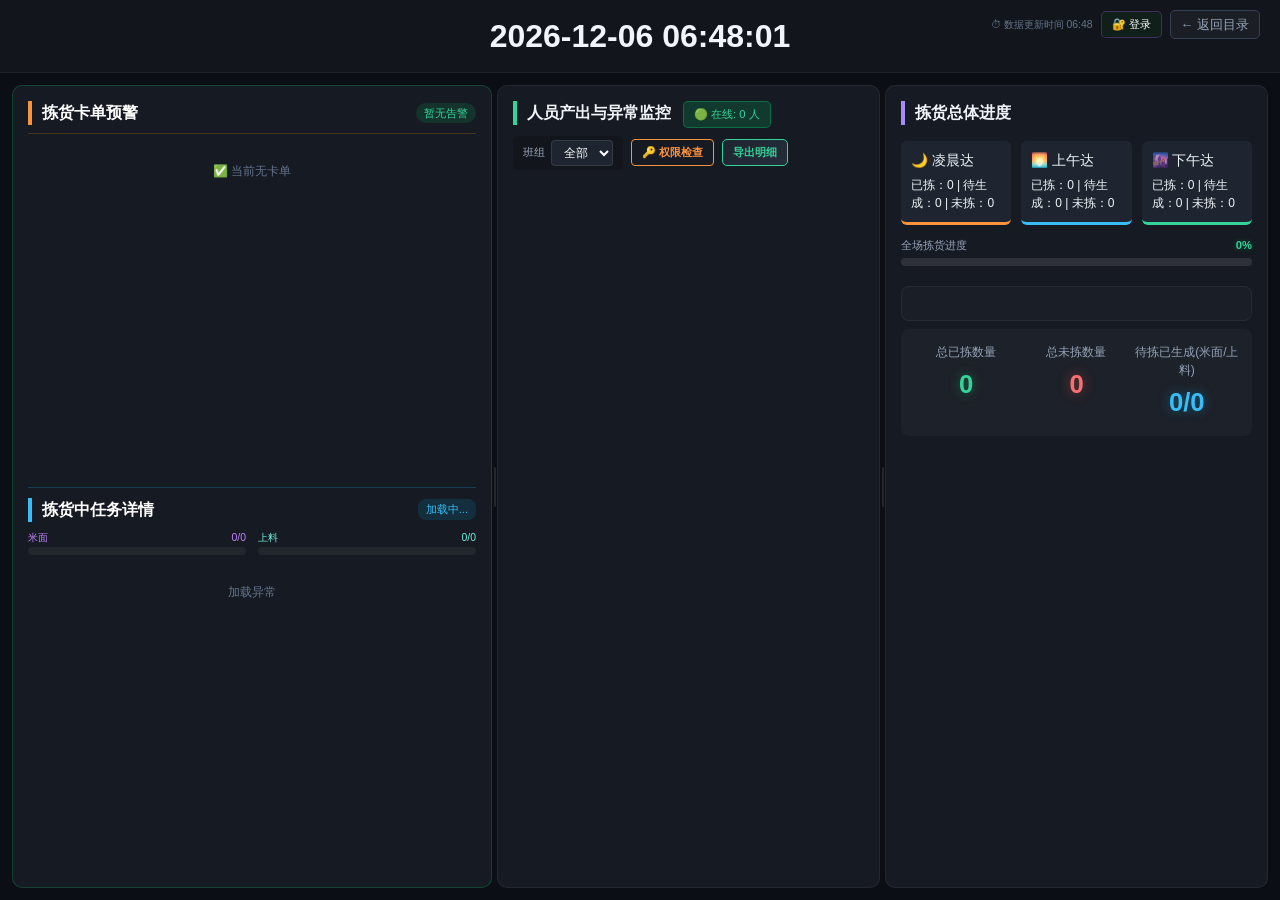
==== templates/index.html @ 7bfed025 "Initial commit: WMS Monitor project" ====
<!DOCTYPE html>
<html lang="zh">
<head>
    <meta charset="UTF-8">
    <meta name="viewport" content="width=device-width, initial-scale=1.0, maximum-scale=1.0, user-scalable=no">
    <title>拣货产出监控大屏</title>
    <link rel="icon" href="data:image/svg+xml,<svg xmlns=%22http://www.w3.org/2000/svg%22 viewBox=%220 0 100 100%22><text y=%22.9em%22 font-size=%2290%22>📊</text></svg>">
    <link href="/static/bootstrap.min.css" rel="stylesheet">
    <link href="/static/base.css" rel="stylesheet">
    <style>
        :root {
            --gold: #ffd700;
            --silver: #c0c0c0;
            --bronze: #cd7f32;
        }

        body {
            height: 100vh;
            overflow: hidden;
            display: flex;
            flex-direction: column;
        }

        html, body { height: 100%; }

        .header-clock {
            background: var(--surface-1);
            text-align: center;
            padding: 12px 0;
            font-size: 2rem;
            font-weight: 800;
            border-bottom: 1px solid rgba(255,255,255,0.05);
        }

        /* ===== 异常滚动播报栏 ===== */
        .marquee-bar {
            background: linear-gradient(90deg, rgba(255,82,82,0.08), rgba(255,152,0,0.08), rgba(255,82,82,0.08));
            border-bottom: 1px solid rgba(255,152,0,0.15);
            padding: 4px 0;
            overflow: hidden;
            white-space: nowrap;
            flex-shrink: 0;
            min-height: 24px;
        }
        .marquee-inner {
            display: inline-block;
            animation: marquee-scroll 30s linear infinite;
            font-size: 0.75rem;
            color: var(--accent-orange);
            padding-left: 100%;
        }
        .marquee-inner:hover { animation-play-state: paused; }
        .marquee-item { margin-right: 60px; }
        .marquee-item .marquee-danger { color: var(--danger); font-weight: bold; }
        .marquee-item .marquee-warn { color: var(--accent-orange); font-weight: bold; }
        .marquee-item .marquee-info { color: var(--accent-blue); }
        @keyframes marquee-scroll {
            0%   { transform: translateX(0); }
            100% { transform: translateX(-100%); }
        }
        .marquee-bar.empty { display: none; }

        .main-content {
            padding: 12px;
            flex-grow: 1;
            display: flex;
            gap: 0;
            min-height: 0;
            box-sizing: border-box;
            width: 100%;
            overflow: hidden;
        }

        .panel-glass {
            background-color: var(--card-bg);
            border: 1px solid var(--border-subtle);
            border-radius: var(--radius-md);
            display: flex;
            flex-direction: column;
            padding: 15px;
            transition: border-color var(--duration-normal) var(--ease-out);
        }
        .panel-glass:hover {
            border-color: var(--border-medium);
        }
        .stagnant-side-panel { margin-right: 0; }
        .left-panel { margin: 0; }
        .right-panel { margin-left: 0; }

        /* 卡单预警独立面板 */
        .stagnant-side-panel {
            flex: 0 0 480px;
            min-width: 180px;
            display: flex;
            flex-direction: column;
            overflow: hidden;
        }
        .stagnant-panel-title-bar {
            display: flex;
            justify-content: space-between;
            align-items: center;
            padding-bottom: 8px;
            margin-bottom: 8px;
            border-bottom: 1px solid rgba(255,152,0,0.2);
            flex-shrink: 0;
        }
        .stagnant-scroll-body {
            flex: 1;
            overflow-y: auto;
            min-height: 60px;
        }

        .left-panel { flex: 1 1 0; min-width: 0; overflow: hidden; display: flex; flex-direction: column; }
        .worker-container {
            flex: 1 1 0;
            min-height: 0;
            overflow-y: auto;
            overflow-x: hidden;
            display: grid;
            grid-template-columns: repeat(auto-fill, minmax(145px, 1fr));
            gap: 6px;
            padding: 3px;
            align-content: start;
        }

        .worker-card {
            background: var(--surface-3);
            border-radius: var(--radius-sm);
            padding: 7px 8px;
            border-left: 3px solid var(--accent-green);
            transition: transform var(--duration-normal) var(--ease-out), box-shadow var(--duration-normal) var(--ease-out);
            min-width: 0;
            position: relative;
        }
        .worker-card:hover {
            transform: translateY(-1px);
            box-shadow: var(--shadow-sm);
        }
        .worker-card.stagnant {
            border-left-color: var(--danger);
            background: rgba(255, 82, 82, 0.15);
            animation: pulse-red 2s infinite;
        }
        @keyframes pulse-red {
            0% { box-shadow: 0 0 0 0 rgba(255, 82, 82, 0.4); }
            70% { box-shadow: 0 0 0 10px rgba(255, 82, 82, 0); }
            100% { box-shadow: 0 0 0 0 rgba(255, 82, 82, 0); }
        }

        /* 高产出勋章：金银铜 */
        .worker-card.hero-gold {
            border-left-color: var(--gold);
            background: linear-gradient(135deg, rgba(255,215,0,0.08), var(--surface-3) 60%);
            box-shadow: 0 0 12px rgba(255,215,0,0.15);
        }
        .worker-card.hero-silver {
            border-left-color: var(--silver);
            background: linear-gradient(135deg, rgba(192,192,192,0.06), var(--surface-3) 60%);
            box-shadow: 0 0 8px rgba(192,192,192,0.1);
        }
        .worker-card.hero-bronze {
            border-left-color: var(--bronze);
            background: linear-gradient(135deg, rgba(205,127,50,0.06), var(--surface-3) 60%);
            box-shadow: 0 0 8px rgba(205,127,50,0.1);
        }
        .hero-medal {
            font-size: 1rem;
            filter: drop-shadow(0 0 4px rgba(255,215,0,0.5));
            margin-right: 2px;
            vertical-align: middle;
        }

        /* 低效预警 */
        .worker-card.low-eff {
            border-left-color: #ffab00;
            background: rgba(255,171,0,0.06);
        }
        .low-eff-tag {
            display: inline-block;
            font-size: 0.6rem;
            padding: 1px 5px;
            border-radius: 3px;
            background: rgba(255,171,0,0.2);
            color: #ffab00;
            margin-left: 4px;
        }
        .off-duty-tag {
            display: inline-block;
            font-size: 0.58rem;
            padding: 1px 5px;
            border-radius: 3px;
            background: rgba(100,116,139,0.25);
            color: var(--text-secondary);
            margin-left: 4px;
        }
        .worker-card.off-duty {
            opacity: 0.55;
            border-left-color: var(--text-dim);
        }

        /* 权限缺失标记 */
        .no-perm-tag {
            display: inline-block;
            font-size: 0.58rem;
            padding: 1px 5px;
            border-radius: 3px;
            background: rgba(239,68,68,0.2);
            color: #ef4444;
            margin-left: 4px;
        }

        /* 非拣货人员标记 */
        .excluded-tag {
            display: inline-block;
            font-size: 0.58rem;
            padding: 1px 5px;
            border-radius: 3px;
            background: rgba(100,116,139,0.25);
            color: #78716c;
            margin-left: 4px;
        }
        .worker-card.excluded {
            opacity: 0.40;
            border-left-color: #57534e;
            background: #1a1a1a;
        }
        /* 卡片右下角标记按钮 */
        .exclude-btn {
            display: inline-block;
            font-size: 0.6rem;
            padding: 3px 6px;
            border-radius: 4px;
            border: 1px solid rgba(255,255,255,0.12);
            background: rgba(255,255,255,0.06);
            color: var(--text-secondary);
            cursor: pointer;
            transition: all 0.2s;
            line-height: 1.2;
            z-index: 5;
        }
        .exclude-btn:hover {
            background: rgba(255,82,82,0.15);
            border-color: var(--danger);
            color: var(--danger);
        }
        .exclude-btn.undo:hover {
            background: rgba(0,230,118,0.15);
            border-color: var(--accent-green);
            color: var(--accent-green);
        }

        /* 确认弹窗 */
        .modal-overlay {
            display: none;
            position: fixed;
            top: 0; left: 0; right: 0; bottom: 0;
            background: rgba(0,0,0,0.7);
            z-index: 10000;
            justify-content: center;
            align-items: center;
        }
        .modal-overlay.show { display: flex; }
        .modal-box {
            background: var(--surface-3);
            border: 1px solid rgba(255,255,255,0.12);
            border-radius: 10px;
            padding: 24px 28px;
            min-width: 320px;
            max-width: 400px;
            text-align: center;
        }
        .modal-box h4 { margin: 0 0 12px 0; font-size: 1rem; }
        .modal-box p { font-size: 0.85rem; color: var(--text-secondary); margin-bottom: 20px; }
        .modal-btns { display: flex; gap: 12px; justify-content: center; }
        .modal-btns button {
            padding: 6px 20px;
            border-radius: 6px;
            border: none;
            font-size: 0.85rem;
            cursor: pointer;
            font-weight: bold;
        }
        .modal-btn-cancel {
            background: rgba(255,255,255,0.1);
            color: var(--text-secondary);
        }
        .modal-btn-cancel:hover { background: rgba(255,255,255,0.2); }
        .modal-btn-confirm {
            background: var(--danger);
            color: #fff;
        }
        .modal-btn-confirm:hover { opacity: 0.85; }
        .modal-btn-confirm.undo {
            background: var(--accent-green);
        }

        /* ===== 胜利动画 overlay ===== */
        .victory-overlay {
            display: none;
            position: fixed;
            top: 0; left: 0; right: 0; bottom: 0;
            z-index: 99999;
            pointer-events: none;
            opacity: 0;
            transition: opacity 0.6s ease;
        }
        .victory-overlay.show {
            display: block;
            pointer-events: auto;
            opacity: 1;
        }
        .victory-dim {
            position: absolute;
            top: 0; left: 0; right: 0; bottom: 0;
            background: rgba(0, 0, 0, 0.65);
        }
        .victory-center {
            position: absolute;
            top: 50%; left: 50%;
            transform: translate(-50%, -50%);
            text-align: center;
            z-index: 2;
        }
        .victory-icon {
            font-size: 5rem;
            animation: victory-bounce 1.2s ease infinite;
            filter: drop-shadow(0 0 30px rgba(255, 215, 0, 0.6));
        }
        .victory-title {
            font-size: 2.2rem;
            font-weight: 900;
            margin-top: 16px;
            background: linear-gradient(135deg, #ffd700, #ffaa00, #ffd700);
            -webkit-background-clip: text;
            -webkit-text-fill-color: transparent;
            background-clip: text;
            text-shadow: none;
            animation: victory-glow 2s ease-in-out infinite;
        }
        .victory-subtitle {
            font-size: 1rem;
            color: rgba(255,255,255,0.7);
            margin-top: 10px;
            letter-spacing: 2px;
        }
        .victory-stats {
            display: flex;
            gap: 32px;
            justify-content: center;
            margin-top: 24px;
        }
        .victory-stat {
            text-align: center;
        }
        .victory-stat-val {
            font-size: 2rem;
            font-weight: 800;
            color: #ffd700;
        }
        .victory-stat-label {
            font-size: 0.75rem;
            color: rgba(255,255,255,0.5);
            margin-top: 2px;
        }
        .victory-close {
            margin-top: 32px;
            padding: 10px 36px;
            border-radius: 8px;
            border: 2px solid rgba(255, 215, 0, 0.4);
            background: rgba(255, 215, 0, 0.1);
            color: #ffd700;
            font-size: 1rem;
            font-weight: 700;
            cursor: pointer;
            transition: all 0.3s;
        }
        .victory-close:hover {
            background: rgba(255, 215, 0, 0.25);
            border-color: #ffd700;
            box-shadow: 0 0 20px rgba(255, 215, 0, 0.3);
        }
        /* 彩花粒子 */
        .victory-confetti {
            position: absolute;
            top: 0; left: 0; right: 0; bottom: 0;
            overflow: hidden;
            z-index: 1;
        }
        .confetti-piece {
            position: absolute;
            width: 10px;
            height: 10px;
            opacity: 0;
            animation: confetti-fall linear forwards;
        }
        @keyframes victory-bounce {
            0%, 100% { transform: translateY(0) scale(1); }
            50% { transform: translateY(-12px) scale(1.08); }
        }
        @keyframes victory-glow {
            0%, 100% { filter: brightness(1); }
            50% { filter: brightness(1.3); }
        }
        @keyframes confetti-fall {
            0% { transform: translateY(-20px) rotate(0deg); opacity: 1; }
            100% { transform: translateY(100vh) rotate(720deg); opacity: 0.3; }
        }

        .worker-name { font-size: 0.85rem; font-weight: bold; }
        .worker-tag { font-size: 0.62rem; color: var(--text-secondary); margin-bottom: 4px; }
        .worker-sub-stats {
            display: flex;
            flex-wrap: wrap;
            gap: 3px;
            justify-content: space-between;
            background: rgba(0,0,0,0.2);
            padding: 4px 6px;
            border-radius: 4px;
            font-size: 0.68rem;
            margin-bottom: 4px;
            transition: all 0.3s;
        }
        .worker-sub-stats.locked:hover {
            background: rgba(255,255,255,0.05);
        }
        .warehouse-detail-row {
            font-size: 0.65rem;
            color: var(--text-secondary);
            overflow-x: auto;
            white-space: nowrap;
            padding-bottom: 2px;
        }
        .warehouse-detail-row::-webkit-scrollbar { height: 2px; }
        .warehouse-detail-row::-webkit-scrollbar-thumb { background: var(--surface-4); }

        .left-header {
            display: flex;
            justify-content: space-between;
            align-items: center;
            margin-bottom: 12px;
            flex-wrap: wrap;
            gap: 8px;
        }
        .left-header-left {
            display: flex;
            align-items: baseline;
            gap: 12px;
        }
        .left-header-right {
            display: flex;
            align-items: center;
            gap: 8px;
            flex-wrap: wrap;
        }
        .title-badge {
            font-weight: bold;
            font-size: 1rem;
            border-left: 4px solid var(--accent-green);
            padding-left: 10px;
        }
        .filter-group {
            display: flex;
            align-items: center;
            gap: 6px;
            background: rgba(0,0,0,0.2);
            padding: 4px 10px;
            border-radius: 6px;
        }
        .filter-label {
            font-size: 0.7rem;
            color: var(--text-secondary);
        }
        #teamFilter {
            width: auto;
            font-size: 0.75rem;
            padding: 4px 8px;
            background-color: var(--surface-3);
            border: 1px solid var(--border-medium);
            color: #fff;
            border-radius: 4px;
        }
        .btn-export {
            font-size: 0.7rem;
            font-weight: bold;
            padding: 4px 10px;
            background: linear-gradient(135deg, var(--surface-3) 0%, var(--surface-4) 100%);
            border: 1px solid var(--accent-green);
            border-radius: 5px;
            color: var(--accent-green);
            transition: all 0.2s ease;
        }
        .btn-export:hover {
            background: var(--accent-green);
            color: var(--surface-3);
            border-color: var(--accent-green);
        }
        .btn-perm-check {
            font-size: 0.7rem;
            font-weight: bold;
            padding: 4px 10px;
            border: 1px solid var(--accent-orange);
            background: transparent;
            cursor: pointer;
            color: var(--accent-orange);
            border-radius: 4px;
            transition: all 0.2s ease;
            text-decoration: none;
        }
        .btn-perm-check:hover {
            background: var(--accent-orange);
            color: var(--surface-3);
            border-color: var(--accent-orange);
        }
        .online-badge {
            font-size: 0.7rem;
            padding: 4px 10px;
            border-radius: 5px;
            background: rgba(0, 230, 118, 0.15);
            color: var(--accent-green);
            border: 1px solid rgba(0, 230, 118, 0.3);
        }
        .update-time {
            font-size: 0.65rem;
            color: var(--text-muted);
            white-space: nowrap;
        }

        .right-panel { flex: 1 1 0; min-width: 260px; overflow-y: auto; overflow-x: hidden; }
        .wave-summary-row {
            display: grid;
            grid-template-columns: repeat(3, 1fr);
            gap: 10px;
            margin-bottom: 12px;
        }
        .wave-card {
            background: var(--surface-3);
            padding: 10px;
            border-radius: var(--radius-sm);
            border-bottom: 3px solid transparent;
            transition: transform var(--duration-normal) var(--ease-out), box-shadow var(--duration-normal) var(--ease-out);
        }
        .wave-card:hover {
            transform: translateY(-1px);
            box-shadow: var(--shadow-sm);
        }
        .wave-card.morning { border-bottom-color: var(--accent-orange); }
        .wave-card.noon { border-bottom-color: var(--accent-blue); }
        .wave-card.afternoon { border-bottom-color: var(--accent-green); }

        .wave-label { font-size: 0.85rem; margin-bottom: 5px; }
        .wave-data { font-size: 0.75rem; color: var(--text-main); }

        /* ===== 核心指标：大数看板 ===== */
        .total-stats-row {
            display: flex;
            justify-content: space-around;
            background: rgba(255,255,255,0.03);
            padding: 14px 10px;
            border-radius: 8px;
            margin-bottom: 8px;
        }
        .total-item { text-align: center; }
        .total-label { font-size: 0.75rem; color: var(--text-secondary); margin-bottom: 4px; }
        .total-val {
            font-size: 1.6rem;
            font-weight: 800;
            color: var(--accent-green);
            text-shadow: 0 0 12px rgba(0,230,118,0.4);
        }
        .total-val.danger-glow {
            color: var(--danger);
            text-shadow: 0 0 12px rgba(255,82,82,0.5);
        }
        .total-val.blue-glow {
            color: var(--accent-blue);
            text-shadow: 0 0 12px rgba(0,198,255,0.4);
        }

        /* 全场进度条 */
        .progress-container {
            height: 8px;
            flex-shrink: 0;
            background: rgba(255,255,255,0.1);
            border-radius: 4px;
            margin-bottom: 12px;
            overflow: hidden;
            position: relative;
        }
        .progress-bar-inner {
            height: 100%;
            background: linear-gradient(90deg, var(--accent-blue), var(--accent-green));
            transition: width 0.8s ease-in-out;
            border-radius: 5px;
            position: relative;
        }
        .progress-bar-inner::after {
            content: '';
            position: absolute;
            top: 0; right: 0; bottom: 0;
            width: 30px;
            background: linear-gradient(90deg, transparent, rgba(255,255,255,0.3));
            border-radius: 0 5px 5px 0;
        }
        .progress-text {
            display: flex;
            justify-content: space-between;
            font-size: 0.7rem;
            color: var(--text-secondary);
            margin-bottom: 4px;
            flex-shrink: 0;
        }
        .progress-pct {
            font-weight: bold;
            color: var(--accent-green);
            text-shadow: 0 0 6px rgba(0,230,118,0.3);
        }

        .echart-scroll-wrap { flex: 1; min-height: 0; overflow-y: auto; overflow-x: hidden; }
        #echartMain { width: 100%; min-height: 350px; }

        /* ===== 拣货卡单预警区域 ===== */
        .stagnant-panel-title {
            font-weight: bold;
            font-size: 1rem;
            color: white;
            border-left: 4px solid var(--accent-orange);
            padding-left: 10px;
        }
        .stagnant-badge {
            font-size: 0.7rem;
            padding: 2px 8px;
            border-radius: 10px;
            background: rgba(255, 152, 0, 0.2);
            color: var(--accent-orange);
        }
        .stagnant-table {
            width: 100%;
            font-size: 0.72rem;
            border-collapse: collapse;
        }
        .stagnant-table thead th {
            position: sticky;
            top: 0;
            z-index: 2;
            background: var(--surface-2);
            color: var(--text-secondary);
            font-weight: normal;
            padding: 5px 6px;
            border-bottom: 1px solid rgba(255,255,255,0.1);
            white-space: nowrap;
        }
        .stagnant-table td {
            padding: 5px 6px;
            border-bottom: 1px solid rgba(255,255,255,0.04);
            white-space: nowrap;
        }
        .stagnant-table tr:last-child td { border-bottom: none; }
        /* 斑马纹 */
        .stagnant-table tbody tr:nth-child(even) td { background: rgba(255,255,255,0.02); }
        .stagnant-table tbody tr:hover td { background: rgba(255,255,255,0.05); }
        .stagnant-mins {
            color: var(--danger);
            font-weight: bold;
        }
        /* 30分钟以上超时：加粗闪烁 */
        .stagnant-mins-urgent {
            color: var(--danger);
            font-weight: 800;
            font-size: 0.78rem;
            animation: urgent-blink 1.2s infinite;
        }
        @keyframes urgent-blink {
            0%   { opacity: 1; }
            50%  { opacity: 0.4; }
            100% { opacity: 1; }
        }
        /* 拣完未提交闪烁 */
        .reason-urgent-blink {
            animation: urgent-blink 1.5s infinite;
        }
        /* >8分钟停滞行高亮 */
        .stagnant-table tbody tr.stagnant-row-warn td {
            background: rgba(255,82,82,0.08);
        }
        .stagnant-table tbody tr.stagnant-row-warn:hover td {
            background: rgba(255,82,82,0.14);
        }

        .stagnant-empty {
            text-align: center;
            color: var(--text-muted);
            padding: 20px 0;
            font-size: 0.75rem;
        }

        /* ===== 拣货中任务详情区域 ===== */
        .picking-progress-section {
            border-top: 1px solid rgba(0,198,255,0.2);
            padding-top: 10px;
            margin-top: 0;
            flex: 0 0 50%;
            max-height: 50%;
            display: flex;
            flex-direction: column;
            min-height: 0;
            overflow: hidden;
        }
        .picking-progress-title-bar {
            display: flex;
            justify-content: space-between;
            align-items: center;
            padding-bottom: 8px;
            flex-shrink: 0;
        }
        .picking-progress-title {
            font-weight: bold;
            font-size: 1rem;
            color: white;
            padding-left: 10px;
            border-left: 4px solid var(--accent-blue);
        }
        .picking-progress-badge {
            font-size: 0.7rem;
            padding: 2px 8px;
            border-radius: 8px;
            background: rgba(0,198,255,0.12);
            color: var(--accent-blue);
        }
        .picking-overview {
            display: flex;
            gap: 10px;
            margin-bottom: 8px;
            flex-shrink: 0;
        }
        .picking-overview-item {
            flex: 1;
            text-align: center;
            padding: 6px 4px;
            background: rgba(0,198,255,0.04);
            border-radius: 6px;
            border: 1px solid rgba(0,198,255,0.1);
        }
        .picking-overview-item .ov-label {
            font-size: 0.62rem;
            color: var(--text-muted);
            margin-bottom: 2px;
        }
        .picking-overview-item .ov-value {
            font-size: 0.9rem;
            font-weight: bold;
            color: var(--text-main);
        }
        /* 履约波次信息 */
        .picking-wave-info {
            display: flex;
            gap: 12px;
            flex-wrap: wrap;
            margin-bottom: 6px;
            flex-shrink: 0;
        }
        .wave-item {
            display: flex;
            align-items: center;
            gap: 6px;
            font-size: 0.65rem;
            padding: 2px 8px;
            background: rgba(255,255,255,0.04);
            border-radius: 4px;
            border: 1px solid rgba(255,255,255,0.08);
        }
        .wave-name {
            color: var(--accent-blue);
            font-weight: bold;
        }
        .wave-detail {
            color: var(--text-secondary);
        }
        /* 进度条容器 */
        .picking-bars-row {
            display: flex;
            gap: 12px;
            margin-bottom: 8px;
            flex-shrink: 0;
        }
        .picking-bar-wrap {
            flex: 1;
            min-width: 0;
        }
        .picking-bar-label {
            font-size: 0.65rem;
            color: var(--text-secondary);
            margin-bottom: 2px;
            display: flex;
            justify-content: space-between;
        }
        .picking-bar-outer {
            height: 8px;
            background: rgba(255,255,255,0.05);
            border-radius: 4px;
            overflow: hidden;
            display: flex;
        }
        .picking-bar-inner-seasoning {
            height: 100%;
            background: linear-gradient(90deg, #a855f7, #c084fc);
            transition: width 0.6s ease;
            border-radius: 4px;
        }
        .picking-bar-inner-feeding {
            height: 100%;
            background: linear-gradient(90deg, #00c6ff, #72efdd);
            transition: width 0.6s ease;
            border-radius: 4px;
        }
        /* 人员拣货进度列表 */
        .picking-worker-list {
            flex: 1;
            overflow-y: auto;
            min-height: 0;
        }
        .picking-worker-row {
            display: flex;
            align-items: center;
            padding: 5px 6px;
            border-bottom: 1px solid rgba(255,255,255,0.04);
            gap: 6px;
        }
        .picking-worker-row:last-child { border-bottom: none; }
        .picking-worker-row:hover { background: rgba(255,255,255,0.03); }
        .pw-name {
            font-size: 0.72rem;
            font-weight: bold;
            color: var(--text-main);
            width: 3.2em;
            min-width: 3.2em;
            white-space: nowrap;
            overflow: hidden;
            text-overflow: ellipsis;
        }
        .pw-name.temp { color: #ff9800; }
        .pw-wh {
            font-size: 0.6rem;
            color: #90caf9;
            width: 40px;
            min-width: 40px;
            white-space: nowrap;
            overflow: hidden;
            text-overflow: ellipsis;
        }
        .pw-team {
            font-size: 0.6rem;
            color: var(--text-muted);
            width: 48px;
            min-width: 48px;
            white-space: nowrap;
            overflow: hidden;
            text-overflow: ellipsis;
        }
        .pw-bar-wrap {
            flex: 1;
            min-width: 0;
        }
        .pw-bar-outer {
            height: 6px;
            background: rgba(255,255,255,0.05);
            border-radius: 3px;
            overflow: hidden;
            display: flex;
        }
        .pw-bar-fill {
            height: 100%;
            border-radius: 3px;
            transition: width 0.4s ease;
        }
        .pw-bar-seasoning {
            height: 100%;
            background: #a855f7;
            transition: width 0.4s ease;
        }
        .pw-bar-feeding {
            height: 100%;
            background: #00c6ff;
            transition: width 0.4s ease;
        }
        .pw-stats {
            font-size: 0.65rem;
            color: var(--text-secondary);
            white-space: nowrap;
            min-width: 70px;
            text-align: right;
        }
        .pw-pct {
            font-size: 0.68rem;
            font-weight: bold;
            min-width: 36px;
            text-align: right;
        }
        .pw-pct.high { color: var(--accent-green); }
        .pw-pct.mid { color: var(--accent-orange); }
        .pw-pct.low { color: var(--danger); }

        /* 细滑动条 */
        ::-webkit-scrollbar { width: 3px; height: 3px; }
        ::-webkit-scrollbar-track { background: transparent; }
        ::-webkit-scrollbar-thumb { background: rgba(100,116,139,0.4); border-radius: 10px; }
        ::-webkit-scrollbar-thumb:hover { background: rgba(100,116,139,0.7); }

        /* 三面板可拖拽分隔线 */
        .resize-handle {
            width: 5px;
            cursor: col-resize;
            background: transparent;
            flex-shrink: 0;
            border-radius: 3px;
            transition: background 0.2s;
            position: relative;
        }
        .resize-handle::after {
            content: '';
            position: absolute;
            top: 50%;
            left: 50%;
            transform: translate(-50%, -50%);
            width: 2px;
            height: 40px;
            background: rgba(255,255,255,0.1);
            border-radius: 2px;
        }
        .resize-handle:hover, .resize-handle.dragging {
            background: rgba(0,198,255,0.15);
        }
        .resize-handle:hover::after, .resize-handle.dragging::after {
            background: rgba(0,198,255,0.6);
        }

        /* ===== 响应式：平板/小屏纵向排列 ===== */
        @media (max-width: 1000px) {
            body { overflow-y: auto; }
            .main-content { flex-direction: column; overflow: visible; height: auto; }
            .stagnant-side-panel, .left-panel, .right-panel {
                flex: none !important; width: 100% !important; margin: 0 0 15px 0 !important;
            }
            .stagnant-side-panel { height: 650px; }
            .left-panel { height: 500px; }
            .right-panel { min-height: 600px; }
            #echartMain { min-height: 350px; }
            .resize-handle { display: none; }
        }
        /* ===== 响应式：手机（≤768px）全局缩小 ===== */
        @media (max-width: 768px) {
            .header-clock { font-size: 1.2rem; padding: 6px 0; }
            .main-content { padding: 6px; }
            .panel-glass { padding: 8px; border-radius: 6px; }

            /* 人员卡片更紧凑 */
            .worker-container { grid-template-columns: repeat(auto-fill, minmax(110px, 1fr)); gap: 3px; padding: 2px; }
            .worker-card { padding: 4px 5px; border-left-width: 2px; }
            .worker-name { font-size: 0.68rem; }
            .worker-count-wrap { font-size: 0.58rem !important; }
            .worker-count-wrap small { font-size: 0.46rem !important; }
            .worker-alert-text { font-size: 0.52rem !important; }
            .worker-tag { font-size: 0.46rem; margin-bottom: 2px; }
            .worker-sub-stats { font-size: 0.46rem; padding: 2px 3px; gap: 2px; margin-bottom: 2px; }
            .warehouse-detail-row { font-size: 0.46rem; }
            .exclude-btn { font-size: 0.44rem; padding: 2px 3px; }

            /* 左面板头部 */
            .left-header { gap: 4px; margin-bottom: 6px; }
            .title-badge { font-size: 0.8rem; padding-left: 6px; border-left-width: 3px; }
            .filter-group { padding: 3px 6px; gap: 4px; }
            .filter-label { font-size: 0.6rem; }
            #teamFilter { font-size: 0.65rem; padding: 2px 6px; }
            .btn-export { font-size: 0.6rem; padding: 3px 6px; }
            .btn-perm-check { font-size: 0.6rem; padding: 3px 6px; }
            .online-badge { font-size: 0.6rem; padding: 3px 6px; }

            /* 右面板：波次卡片 */
            .wave-summary-row { grid-template-columns: repeat(3, 1fr); gap: 5px; margin-bottom: 8px; }
            .wave-card { padding: 6px; }
            .wave-label { font-size: 0.68rem; margin-bottom: 3px; }
            .wave-data { font-size: 0.6rem; }

            /* 核心指标 */
            .total-stats-row { padding: 8px 6px; margin-bottom: 6px; }
            .total-label { font-size: 0.6rem; }
            .total-val { font-size: 1.1rem; }
            .progress-container { height: 7px; margin-bottom: 8px; }
            .progress-text { font-size: 0.6rem; }

            /* 卡单预警表格 */
            .stagnant-panel-title { font-size: 0.82rem; padding-left: 6px; border-left-width: 3px; }
            .stagnant-badge { font-size: 0.6rem; padding: 2px 5px; }
            .stagnant-table { font-size: 0.6rem; }
            .stagnant-table thead th, .stagnant-table td { padding: 3px 4px; }

            /* 拣货中任务详情 */
            .picking-progress-title { font-size: 0.82rem; padding-left: 6px; border-left-width: 3px; }
            .picking-progress-badge { font-size: 0.6rem; padding: 2px 5px; }
            .picking-overview { gap: 5px; margin-bottom: 5px; }
            .picking-overview-item { padding: 4px 3px; }
            .picking-overview-item .ov-label { font-size: 0.52rem; }
            .picking-overview-item .ov-value { font-size: 0.72rem; }
            .picking-wave-info { gap: 6px; margin-bottom: 4px; }
            .wave-item { font-size: 0.55rem; padding: 2px 5px; }
            .picking-bars-row { gap: 6px; margin-bottom: 5px; }
            .picking-bar-label { font-size: 0.55rem; }
            .picking-bar-outer { height: 5px; }
            .picking-worker-row { padding: 3px 4px; gap: 4px; }
            .pw-name { font-size: 0.62rem; width: 3em; min-width: 3em; }
            .pw-wh { font-size: 0.5rem; width: 36px; min-width: 36px; }
            .pw-team { font-size: 0.52rem; width: 40px; min-width: 40px; }
            .pw-bar-outer { height: 4px; }
            .pw-stats { font-size: 0.55rem; min-width: 55px; }
            .pw-pct { font-size: 0.58rem; min-width: 28px; }

            /* 面板高度适配 */
            .stagnant-side-panel { height: 520px; }
            .left-panel { height: 500px; }
            .right-panel { min-height: 400px; }
            #echartMain { min-height: 250px; }

            /* 趋势线区域：移动端左图右文，对比数据分两行 */
            #sparklineWrap { flex-wrap: nowrap; gap: 6px; }
            #sparklineWrap canvas { max-width: 35%; flex-shrink: 0; }
            #progressCompare { display: flex; flex-direction: column; gap: 2px; min-width: 0; }

            /* 顶部操作栏：改为时钟下方居中 */
            .top-actions {
                position: relative !important;
                top: auto !important; right: auto !important;
                justify-content: center;
                padding: 4px 0;
                gap: 6px;
            }
            .top-actions .update-time { font-size: 0.58rem; }
            .top-actions .top-btn {
                font-size: 0.58rem !important; padding: 0 6px !important;
                height: 22px !important; line-height: 20px !important;
                border-width: 1px !important; border-radius: 4px !important;
                box-sizing: border-box !important;
            }

            /* 导出按钮：移动端压扁 */
            .btn-export {
                height: 22px !important; line-height: 20px !important;
                padding: 0 6px !important;
                font-size: 0.55rem !important;
                border-color: rgba(52,211,153,0.4) !important;
                box-sizing: border-box !important;
            }
        }
    </style>
</head>
<body>

<div class="header-clock" id="clock">时间加载中...</div>
<div class="marquee-bar empty" id="marqueeBar">
    <div class="marquee-inner" id="marqueeInner"></div>
</div>
<div class="top-actions" style="position: absolute; top: 10px; right: 20px; z-index: 100; display:flex; align-items:center; gap:8px;">
    <span class="update-time" id="lastUpdate">⏱ 更新中...</span>
    <button id="authBtn" class="top-btn" onclick="toggleAuth()" style="font-size: 0.7rem; padding: 4px 10px; border-radius: 5px; cursor: pointer; background: rgba(168,85,247,0.1); color: #a855f7; border: 1px solid rgba(168,85,247,0.3); transition: all 0.2s ease;" title="登录查看详细产出">🔐 登录</button>
    <a href="/" class="top-btn" style="font-size:0.8rem; padding:4px 10px; border-radius:5px; color:#94a3b8; border:1px solid #334155; text-decoration:none; background:rgba(255,255,255,0.04);">← 返回目录</a>
</div>

<div class="modal-overlay" id="loginModal">
    <div class="modal-box" style="min-width: 350px;">
        <h4 style="color: var(--accent-green);">🔐 产出明细查看权限</h4>
        <p>请输入密码以查看人员米面/上料详情</p>
        <input type="password" id="loginPwdInput" style="width: 100%; background: var(--surface-1); color: #fff; border: 1px solid var(--border-medium); border-radius: 6px; padding: 10px; margin-bottom: 15px;" placeholder="请输入验证密码..." autocomplete="off">
        <div class="modal-btns">
            <button class="modal-btn-cancel" onclick="closeLoginModal()">取消</button>
            <button class="modal-btn-confirm" style="background: var(--accent-green);" onclick="submitLogin()">确认解锁</button>
        </div>
    </div>
</div>


<!-- 强提醒弹窗 -->
<div class="modal-overlay" id="alertModal">
    <div class="modal-box" style="min-width:400px; max-width:500px; border:1px solid rgba(255,82,82,0.5); box-shadow: 0 0 30px rgba(255,82,82,0.2);">
        <h4 id="alertModalTitle" style="color:var(--danger);">⚠️ 紧急提醒</h4>
        <div id="alertModalBody" style="font-size:0.9rem; color:#e2e8f0; text-align:left; max-height:350px; overflow-y:auto; margin-bottom:18px; line-height:1.8;"></div>
        <div class="modal-btns">
            <a id="alertModalAction" href="#" target="_blank" style="display:none; padding:8px 18px; border-radius:6px; background:var(--accent-blue); color:#fff; text-decoration:none; font-size:0.85rem; font-weight:600; transition:opacity 0.2s;" onmouseover="this.style.opacity='0.8'" onmouseout="this.style.opacity='1'">去处理</a>
            <button class="modal-btn-confirm" style="background:var(--danger); flex:1;" onclick="closeAlertModal()">我知道了</button>
        </div>
    </div>
</div>

<!-- 胜利动画 overlay -->
<div class="victory-overlay" id="victoryOverlay">
    <div class="victory-dim"></div>
    <div class="victory-confetti" id="victoryConfetti"></div>
    <div class="victory-center">
        <div class="victory-icon">🏆</div>
        <div class="victory-title">全部拣货任务已完成!</div>
        <div class="victory-subtitle">今日调拨拣货圆满收工</div>
        <div class="victory-stats">
            <div class="victory-stat">
                <div class="victory-stat-val" id="victoryPicked">0</div>
                <div class="victory-stat-label">已拣件数</div>
            </div>
            <div class="victory-stat">
                <div class="victory-stat-val" id="victoryWorkers">0</div>
                <div class="victory-stat-label">参与人数</div>
            </div>
        </div>
        <button class="victory-close" onclick="closeVictoryOverlay()">收工! 关闭</button>
    </div>
</div>

<div class="main-content">
    <div class="panel-glass stagnant-side-panel" id="stagnantPanel" style="margin-right:0;">
        <!-- 上半部分：卡单预警（固定占50%，超出可滑动） -->
        <div style="flex: 0 0 50%; max-height: 50%; display: flex; flex-direction: column; overflow: hidden;">
            <div class="stagnant-panel-title-bar">
                <span class="stagnant-panel-title">拣货卡单预警</span>
                <span class="stagnant-badge" id="stagnantCount">检测中...</span>
            </div>
            <div class="stagnant-scroll-body" id="stagnantTableWrap" style="flex:1; min-height:0; overflow-y:auto;">
                <div class="stagnant-empty">正在加载...</div>
            </div>
        </div>
        <!-- 下半部分：拣货中任务详情（固定占50%，超出可滑动） -->
        <div class="picking-progress-section" id="pickingProgressSection">
            <div class="picking-progress-title-bar">
                <span class="picking-progress-title">拣货中任务详情</span>
                <span class="picking-progress-badge" id="pickingProgressBadge">加载中...</span>
            </div>
            <!-- 履约波次统计（多波次时显示） -->
            <div class="picking-wave-info" id="pickingWaveInfo" style="display:none;"></div>
            <!-- 米面 & 上料进度条（一行两条） -->
            <div class="picking-bars-row">
                <div class="picking-bar-wrap">
                    <div class="picking-bar-label">
                        <span style="color:#c084fc">米面</span>
                        <span id="ppSeasoningText" style="color:#c084fc">0/0</span>
                    </div>
                    <div class="picking-bar-outer">
                        <div class="picking-bar-inner-seasoning" id="ppBarSeasoning" style="width:0%"></div>
                    </div>
                </div>
                <div class="picking-bar-wrap">
                    <div class="picking-bar-label">
                        <span style="color:#72efdd">上料</span>
                        <span id="ppFeedingText" style="color:#72efdd">0/0</span>
                    </div>
                    <div class="picking-bar-outer">
                        <div class="picking-bar-inner-feeding" id="ppBarFeeding" style="width:0%"></div>
                    </div>
                </div>
            </div>
            <!-- 人员拣货进度列表 -->
            <div class="picking-worker-list" id="pickingWorkerList">
                <div class="stagnant-empty">正在加载...</div>
            </div>
        </div>
    </div>
    <div class="resize-handle" id="resizeLeft"></div>

    <div class="panel-glass left-panel">
        <div class="left-header">
            <div class="left-header-left">
                <span class="title-badge">人员产出与异常监控</span>
                <span class="online-badge" id="onlineCountLabel">🟢 在线: --</span>
            </div>
            <div class="left-header-right">
                <div class="filter-group">
                    <span class="filter-label">班组</span>
                    <select id="teamFilter" onchange="handleTeamFilterChange(this.value)">
                        <option value="all">全部</option>
                    </select>
                </div>
                <a class="btn-perm-check" href="/permission">🔑 权限检查</a>
                <button class="btn-export" onclick="exportWorkerData()">
                    导出明细
                </button>
            </div>
        </div>
        <div class="worker-container" id="workerList"></div>
    </div>
    <div class="resize-handle" id="resizeRight"></div>

    <div class="panel-glass right-panel">
        <div class="d-flex justify-content-between align-items-center mb-3">
            <span class="title-badge" style="border-left-color:var(--accent-purple);">拣货总体进度</span>
        </div>

        <div class="wave-summary-row">
            <div class="wave-card morning" data-wave="5">
                <div class="wave-label">🌙 凌晨达</div>
                <div class="wave-data">已拣：<span class="p-v">0</span> | 待生成：<span class="n-v">0</span> | 未拣：<span class="u-v">0</span></div>
            </div>
            <div class="wave-card noon" data-wave="1">
                <div class="wave-label">🌅 上午达</div>
                <div class="wave-data">已拣：<span class="p-v">0</span> | 待生成：<span class="n-v">0</span> | 未拣：<span class="u-v">0</span></div>
            </div>
            <div class="wave-card afternoon" data-wave="2">
                <div class="wave-label">🌆 下午达</div>
                <div class="wave-data">已拣：<span class="p-v">0</span> | 待生成：<span class="n-v">0</span> | 未拣：<span class="u-v">0</span></div>
            </div>
        </div>

        <div class="progress-text">
            <span>全场拣货进度</span>
            <span class="progress-pct" id="progressPct">0%</span>
        </div>
        <div class="progress-container">
            <div class="progress-bar-inner" id="progressBar" style="width:0%"></div>
        </div>

        <!-- 趋势线：点击跳转详情页 -->
<div id="sparklineWrap" onclick="window.open('/progress_history','_blank')" title="点击查看近7天生产进度对比" style="cursor:pointer; margin:8px 0; padding:6px 10px; border-radius:8px; background:rgba(255,255,255,0.02); border:1px solid rgba(255,255,255,0.05); display:flex; align-items:center; gap:10px; transition:background 0.2s; flex-wrap:wrap;">
<canvas id="sparklineCanvas" width="200" height="32" style="display:block; max-width:40%;"></canvas>
<div id="progressCompare" style="font-size:0.72rem; color:#94a3b8; white-space:normal; word-break:break-word;"></div>
</div>

        <div class="total-stats-row">
            <div class="total-item" style="flex:1;">
                <div class="total-label">总已拣数量</div>
                <div class="total-val" id="totalPicked">0</div>
                <div id="totalPickedBreakdown" style="font-size:0.75rem; margin-top:4px; display:none;">
                    <span style="color:var(--accent-purple)">米面: <span id="tsItems" style="font-weight:bold; color:#fff">0</span></span>
                    <span style="color:#334155; margin:0 4px;">|</span>
                    <span style="color:var(--accent-blue)">上料: <span id="tfItems" style="font-weight:bold; color:#fff">0</span></span>
                    <span style="color:#334155; margin:0 4px;">|</span>
                    <span style="color:var(--accent-orange)">完工: <span id="totalPickedTasks" style="font-weight:bold; color:#fff">0</span> 单</span>
                </div>
            </div>

            <div class="total-item" style="flex:1">
                <div class="total-label">总未拣数量</div>
                <div class="total-val danger-glow" id="totalUnpicked">0</div>
            </div>
            <div class="total-item" style="flex:1; cursor:pointer;" onclick="window.open('/created_bills','_blank')" title="点击查看子任务明细">
                <div class="total-label">待拣已生成(米面/上料)</div>
                <div class="total-val blue-glow" id="totalBills">0/0</div>
            </div>
        </div>

        <div class="echart-scroll-wrap"><div id="echartMain"></div></div>
    </div>
</div>

<div class="modal-overlay" id="excludeModal">
    <div class="modal-box">
        <h4 id="excludeModalTitle">确认标记</h4>
        <p id="excludeModalMsg"></p>
        <div class="modal-btns">
            <button class="modal-btn-cancel" onclick="closeExcludeModal()">取消</button>
            <button class="modal-btn-confirm" id="excludeModalConfirm" onclick="confirmExclude()">确认标记</button>
        </div>
    </div>
</div>

<script src="/static/echarts.min.js"></script>
<script src="/static/auth_check.js"></script>
<script>
    const chart = echarts.init(document.getElementById('echartMain'), 'dark');
    const waveColors = { '凌晨达': '#ff9800', '上午达': '#00c6ff', '下午达': '#00e676' };

    let currentTeamFilter = 'all';
    let latestWorkersData = [];
    let latestStagnantData = [];
    let latestDashboardData = null;
    let latestPickingWorkers = [];  // 当前拣货中的人员名单

// 班组简称：去前缀去后缀，保留核心区分词
function shortTeam(name) {
if (!name) return '';
let s = name;
// 提取(B套)标记
let suffix = '';
if (s.includes('(B套)')) { suffix = 'B'; s = s.replace('(B套)', ''); }
// 去掉常见前缀
if (s.startsWith('自营标品')) {
    s = s.slice(4);
} else if (s.startsWith('输送线')) {
    // 输送线系列：去掉前缀，保留"中组""乙组"，不加B套后缀
    s = s.slice(3);
    return s || name;
}
// 去掉末尾的"组"
s = s.replace(/组$/, '');
// "蔬菜投线" 简化为 "蔬菜"
if (s === '蔬菜投线') s = '蔬菜';
// 拼接后缀
s = s + suffix;
return s || name;
}

    // === 验证状态管理 ===
    let isAuthenticated = localStorage.getItem('wms_auth_valid') === 'true';

    function updateAuthUI() {
        const btn = document.getElementById('authBtn');
        if (isAuthenticated) {
            btn.innerHTML = '🔓 已解锁';
            btn.style.color = '#fff';
            btn.style.background = 'rgba(0,128,0,0.1)';
        } else {
            btn.innerHTML = '🔐 登录';
            btn.style.color = '#fff';
            btn.style.background = 'rgba(0,128,0,0.1)';
        }
        renderWorkerList();
        if (latestDashboardData) renderChart(latestDashboardData);
    }

    function toggleAuth() {
        if (isAuthenticated) {
            localStorage.removeItem('wms_auth_valid');
            isAuthenticated = false;
            updateAuthUI();
        } else {
            document.getElementById('loginModal').classList.add('show');
            document.getElementById('loginPwdInput').focus();
        }
    }

    function closeLoginModal() {
        document.getElementById('loginModal').classList.remove('show');
        document.getElementById('loginPwdInput').value = '';
        _pendingExcludeBtn = null;  // 取消暂存的标记操作
    }

    document.getElementById('loginPwdInput').addEventListener('keypress', function(e) {
        if(e.key === 'Enter') submitLogin();
    });

    async function submitLogin() {
        const pwd = document.getElementById('loginPwdInput').value;
        if (!pwd) return;
        try {
            const res = await fetch('/api/login', {
                method: 'POST',
                headers: { 'Content-Type': 'application/json' },
                body: JSON.stringify({ password: pwd })
            });
            const data = await res.json();
            if (data.ok) {
                localStorage.setItem('wms_auth_valid', 'true');
                isAuthenticated = true;
                // 先保存暂存的按钮引用（closeLoginModal 会清空它）
                const pendingBtn = _pendingExcludeBtn;
                closeLoginModal();
                updateAuthUI();
                // 如果有暂存的标记非拣货操作，密码通过后自动继续
                if (pendingBtn) {
                    openExcludeModal(pendingBtn.getAttribute('data-ename'), pendingBtn.getAttribute('data-exclude') === 'true');
                }
            } else {
                alert(data.msg);
            }
        } catch(e) {
            alert('验证请求失败');
        }
    }

    // 初始化按钮 UI
    updateAuthUI();


    function handleTeamFilterChange(value) {
        currentTeamFilter = value;
        renderWorkerList();
    }

    function isWorkerOnline(worker) {
        if (worker.clockout_time) return false;
        return !worker.is_stagnant;
    }

    // ===== 渲染人员卡片 =====
    function renderWorkerList() {
        const isAllTeams = currentTeamFilter === 'all';
        const filteredWorkers = (isAllTeams
            ? [...latestWorkersData]
            : latestWorkersData.filter(w => w.team_name === currentTeamFilter)
        ).sort((a, b) => {
            const aExcl = a.is_excluded ? 1 : 0;
            const bExcl = b.is_excluded ? 1 : 0;
            if (aExcl !== bExcl) return aExcl - bExcl;
            const aOff = a.clockout_time ? 1 : 0;
            const bOff = b.clockout_time ? 1 : 0;
            if (aOff !== bOff) return aOff - bOff;
            const aAlert = a.is_stagnant_alert ? 1 : 0;
            const bAlert = b.is_stagnant_alert ? 1 : 0;
            if (aAlert !== bAlert) return bAlert - aAlert;
            return (b.total_count || 0) - (a.total_count || 0);
        });

        const onlineSpan = document.getElementById('onlineCountLabel');
        if (isAllTeams) {
            const totalOnline = latestWorkersData.filter(w => isWorkerOnline(w) && !w.is_excluded).length;
            onlineSpan.innerHTML = `🟢 在线: ${totalOnline} 人`;
        } else {
            const activeInTeam = filteredWorkers.filter(w => !w.is_excluded);
            const onlineCount = activeInTeam.filter(w => isWorkerOnline(w)).length;
            const expectedCount = activeInTeam.length;
            onlineSpan.innerHTML = `🟢 在线: ${onlineCount} / ${expectedCount} 人`;
        }

        const effSorted = [...filteredWorkers]
            .filter(w => (w.total_count || 0) > 0 && !w.is_excluded)
            .sort((a, b) => (b.total_count || 0) - (a.total_count || 0));
        const heroIds = {};
        if (effSorted.length >= 3) {
            heroIds[effSorted[0].name] = { cls: 'hero-gold',   medal: '🥇' };
            heroIds[effSorted[1].name] = { cls: 'hero-silver', medal: '🥈' };
            heroIds[effSorted[2].name] = { cls: 'hero-bronze', medal: '🥉' };
        }

        const list = document.getElementById('workerList');
        list.innerHTML = filteredWorkers.map(w => {
            const hero = heroIds[w.name];
            const isLowEff = !w.is_excluded && !w.is_stagnant_alert && !hero && (w.total_count || 0) > 0
                && (w.efficiency || 0) < 80;
            let extraCls = '';
            let medalHtml = '';
            let lowTag = '';
            const isOffDuty = !!w.clockout_time;
            if (isOffDuty) {
                extraCls = 'off-duty';
            } else if (w.is_stagnant_alert) {
                extraCls = 'stagnant';
            } else if (hero) {
                extraCls = hero.cls;
                medalHtml = `<span class="hero-medal">${hero.medal}</span>`;
            } else if (isLowEff) {
                extraCls = 'low-eff';
                lowTag = '<span class="low-eff-tag">低效</span>';
            }
            const isExcluded = !!w.is_excluded;
            if (isExcluded && !extraCls) extraCls = 'excluded';
            const excludedTag = isExcluded ? '<span class="excluded-tag">非拣货</span>' : '';
            const noPermTag = (w.has_gxjhsm === false) ? '<span class="no-perm-tag">无权限</span>' : '';
            const safeName = w.name.replace(/&/g,'&amp;').replace(/"/g,'&quot;');
            const excludeBtn = isExcluded
                ? `<span class="exclude-btn undo" data-ename="${safeName}" data-exclude="false">取消标记</span>`
                : `<span class="exclude-btn" data-ename="${safeName}" data-exclude="true">标记非拣货</span>`;

            let alertOrDutyHtml = '';
            if (isOffDuty) {
                alertOrDutyHtml = `<div class="worker-alert-text" style="color:#94a3b8; font-size:0.68rem;">🕐 下班打卡：${w.clockout_time.substring(11,16)}</div>`;
            } else if (w.is_stagnant_alert) {
                alertOrDutyHtml = `<div class="worker-alert-text" style="color:var(--danger); font-size:0.7rem; font-weight:bold;">⚠️ 停滞提醒：${w.idle_minutes} min</div>`;
            }

            // 权限控制的产出明细块
            let subStatsHtml = '';
            if (isAuthenticated) {
                subStatsHtml = `
                <div class="worker-sub-stats">
                    <span style="color:var(--accent-purple)">米面: <b style="color:#fff">${w.seasoning_area_count || 0}</b></span>
                    <span style="color:var(--accent-blue)">上料: <b style="color:#fff">${w.feeding_area_count || 0}</b></span>
                </div>`;
            } else {
                subStatsHtml = `
                <div class="worker-sub-stats locked" style="justify-content:center; cursor:pointer;" onclick="toggleAuth()">
                    <span style="color:#64748b">🔒 登录查看米面及上料产出</span>
                </div>`;
            }

            return `
            <div class="worker-card ${extraCls}">
                <div class="d-flex justify-content-between">
                    <span class="worker-name">
                        ${medalHtml}${w.name}
                        ${w.is_temp_worker
                            ? '<small class="badge bg-info text-dark" style="margin-left:2px;">临</small>'
                            : (w.is_new_staff ? '<small class="badge bg-warning text-dark">新</small>' : '')
                        }
                        ${isOffDuty ? '<span class="off-duty-tag">已下班</span>' : ''}
                        ${excludedTag}
                        ${noPermTag}
                        ${lowTag}
                    </span>
                    <span class="worker-count-wrap" style="font-size:0.78rem">
                        <span style="color:var(--accent-green); font-weight:bold">
                            ${w.total_count}<small style="font-size:0.6rem">件</small>
                        </span>
                        <span>/</span>
                        <span style="color:var(--accent-blue); font-weight:bold">
                            ${w.total_tasks || 0}<small style="font-size:0.6rem">单</small>
                        </span>
                    </span>
                </div>
                <div class="worker-tag">${shortTeam(w.team_name)} | 人效: ${Number(w.efficiency).toFixed(1)}/时</div>

                ${subStatsHtml}

                <div class="warehouse-detail-row">各仓单量: ${(w.bill_text||'').replace(/[^\s:]+(?=:\d)/g, shortWarehouse)}</div>

                <div class="d-flex justify-content-between align-items-end" style="margin-top:4px">
                    <div style="flex: 1; min-height: 14px;">
                        ${alertOrDutyHtml}
                    </div>
                    <div style="margin-left: 8px; flex-shrink: 0;">
                        ${excludeBtn}
                    </div>
                </div>
            </div>`;
        }).join('');
    }

    function updateClock() {
        const now = new Date();
        const pad = (n) => String(n).padStart(2, '0');
        document.getElementById('clock').innerText = `${now.getFullYear()}-${pad(now.getMonth()+1)}-${pad(now.getDate())} ${pad(now.getHours())}:${pad(now.getMinutes())}:${pad(now.getSeconds())}`;
    }
    updateClock();
    setInterval(updateClock, 1000);

    function getRgba(hex, opacity) {
        let r = parseInt(hex.slice(1, 3), 16),
            g = parseInt(hex.slice(3, 5), 16),
            b = parseInt(hex.slice(5, 7), 16);
        return `rgba(${r}, ${g}, ${b}, ${opacity})`;
    }

    // 仓名简称→原始名映射（用于 tooltip 查数据）
    let whShortToFull = {};

    function renderChart(data) {
        const series = [];
        if (data.echarts_y_axis && data.echarts_series_data) {
            // 建立简称→原始名映射
            whShortToFull = {};
            (data.echarts_y_axis || []).forEach(full => { whShortToFull[shortWarehouse(full)] = full; });

            Object.keys(waveColors).forEach(key => {
                const baseColor = waveColors[key];
                series.push({
                    name: key, type: 'bar', stack: key, data: data.echarts_series_data[key].p,
                    itemStyle: { color: baseColor, borderRadius: [0, 2, 2, 0] }, barWidth: '22%',
                    label: { show: true, position: 'right', color: '#fff', formatter: (v) => v.value > 0 ? v.value : '' }
                });
                series.push({
                    name: key + '-u', type: 'bar', stack: key, data: data.echarts_series_data[key].u,
                    itemStyle: { color: getRgba(baseColor, 0.15), borderWidth: 1, borderColor: getRgba(baseColor, 0.3), borderType: 'dashed', borderRadius: [0, 2, 2, 0] }
                });
            });

            // 根据仓库数量动态计算图表高度，每个仓约 35px，最低 250px
            const whCount = (data.echarts_y_axis || []).length;
            const chartMinH = Math.max(250, whCount * 35 + 50);
            const chartEl = document.getElementById('echartMain');
            chartEl.style.minHeight = chartMinH + 'px';

            chart.setOption({
                backgroundColor: 'transparent',
                legend: { data: Object.keys(waveColors), textStyle: { color: '#94a3b8' }, top: 0 },
                grid: { left: '3%', right: '5%', bottom: '5%', top: '10%', containLabel: true },
                dataZoom: [{ type: 'inside', orient: 'vertical', zoomOnMouseWheel: true, moveOnMouseMove: true }],
                tooltip: {
                    trigger: 'axis',
                    axisPointer: { type: 'shadow' },
                    backgroundColor: 'rgba(15, 20, 28, 0.95)',
                    borderColor: '#334155',
                    textStyle: { color: '#fff' },
                    formatter: (params) => {
                        let res = `<div style="padding:5px">${params[0].name}<br/>`;
                        const whName = whShortToFull[params[0].axisValue] || params[0].axisValue;
                        const g = {};
                        params.forEach(p => {
                            const k = p.seriesName.replace('-u', '');
                            if(!g[k]) g[k] = {p:0, u:0};
                            p.seriesName.includes('-u') ? g[k].u = p.value : g[k].p = p.value;
                        });
                        Object.keys(g).forEach(k => {
                            const total = g[k].p + g[k].u;
                            if(total > 0) {
                                const pct = ((g[k].p / total) * 100).toFixed(1);
                                res += `<span style="color:${waveColors[k]}">●</span> ${k}: <b>${g[k].p}</b> / ${total} (${pct}%)<br/>`;
                            }
                        });

                        res += `<div style="margin-top:8px; padding-top:8px; border-top:1px dashed #334155; font-size:0.75rem;">`;
                        const unpickedData = latestDashboardData.warehouse_area_unpicked?.[whName] || {seasoning:0, feeding:0};
                        res += `<span>待拣米面: <b>${unpickedData.seasoning}</b></span><br/>`;
                        res += `<span>待拣上料: <b>${unpickedData.feeding}</b></span><br/>`;
                        // 待拣单数按波次明细
                        const whNeedAllot = latestDashboardData.warehouse_wave_need_allot?.[whName] || {};
                        const na5 = whNeedAllot['5'] || 0, na1 = whNeedAllot['1'] || 0, na2 = whNeedAllot['2'] || 0;
                        const naTotal = na5 + na1 + na2;
                        if (naTotal > 0) {
                            res += `<span style="color:#ffcc80">待生成: <b>${naTotal}</b>（${na5}/${na1}/${na2}）</span>`;
                        }
                        res += `</div></div>`;
                        return res;
                    }
                },
                xAxis: { type: 'value', splitLine: { lineStyle: { color: 'rgba(255,255,255,0.05)' } } },
                yAxis: { type: 'category', data: (data.echarts_y_axis || []).map(shortWarehouse), inverse: true, axisLabel: { color: '#cbd5e1' } },
                series: series
            }, true);
            // setOption 后再 resize，确保图表正确填充容器
            setTimeout(() => chart.resize(), 0);
        }
    }

    function renderSparkline(sparkData) {
        if (sparkData) window._lastSparkData = sparkData;
        else sparkData = window._lastSparkData;
        const canvas = document.getElementById('sparklineCanvas');
        if (!canvas || !sparkData || sparkData.length < 2) {
            document.getElementById('sparklineWrap').style.display = 'none';
            return;
        }
        document.getElementById('sparklineWrap').style.display = 'flex';
        const ctx = canvas.getContext('2d');
        const w = canvas.width, h = canvas.height;
        ctx.clearRect(0, 0, w, h);
        const vals = sparkData.map(d => d.v);
        const max = Math.max(...vals);
        const min = Math.min(...vals);
        const range = max - min || 1;
        // 渐变填充
        const grad = ctx.createLinearGradient(0, 0, 0, h);
        grad.addColorStop(0, 'rgba(0,230,118,0.25)');
        grad.addColorStop(1, 'rgba(0,230,118,0)');
        ctx.beginPath();
        vals.forEach((v, i) => {
            const x = (i / (vals.length - 1)) * w;
            const y = h - ((v - min) / range) * (h - 6) - 3;
            i === 0 ? ctx.moveTo(x, y) : ctx.lineTo(x, y);
        });
        // 填充区域
        ctx.lineTo(w, h);
        ctx.lineTo(0, h);
        ctx.closePath();
        ctx.fillStyle = grad;
        ctx.fill();
        // 线条
        ctx.beginPath();
        ctx.strokeStyle = '#00e676';
        ctx.lineWidth = 1.8;
        vals.forEach((v, i) => {
            const x = (i / (vals.length - 1)) * w;
            const y = h - ((v - min) / range) * (h - 6) - 3;
            i === 0 ? ctx.moveTo(x, y) : ctx.lineTo(x, y);
        });
        ctx.stroke();
        // 末端圆点
        const lastX = w - 1;
        const lastY = h - ((vals[vals.length-1] - min) / range) * (h - 6) - 3;
        ctx.beginPath();
        ctx.arc(lastX, lastY, 3, 0, Math.PI * 2);
        ctx.fillStyle = '#00e676';
        ctx.fill();
    }

    function renderProgressCompare(cmp) {
        const el = document.getElementById('progressCompare');
        if (!el || !cmp) {
            if (el) el.innerHTML = '<span style="opacity:0.5">暂无历史对比数据</span>';
            return;
        }
        let parts = [];
        // vs 昨日（左）
        if (cmp.yesterday_same_slot != null) {
            const yd = cmp.yesterday_diff_pct;
            const ya = yd >= 0 ? '↑' : '↓';
            const yc = yd >= 0 ? '#00e676' : '#ff5252';
            parts.push(`<span style="color:${yc};font-weight:600">${ya}${Math.abs(yd)}%</span> <span>vs 昨日 ${cmp.yesterday_same_slot.toLocaleString()}</span>`);
        }
        // vs 7天均值（右）
        if (cmp.hist_avg_same_slot != null) {
            const diff = cmp.diff_pct;
            const arrow = diff >= 0 ? '↑' : '↓';
            const color = diff >= 0 ? '#00e676' : '#ff5252';
            parts.push(`<span style="color:${color};font-weight:600">${arrow}${Math.abs(diff)}%</span> <span>vs 7天均值 ${cmp.hist_avg_same_slot.toLocaleString()}</span>`);
        }
        // 移动端分两行显示（上: vs昨日，下: vs7天均值），PC端竖线分隔
        if (parts.length > 0) {
            const isMobile = window.innerWidth <= 768;
            if (isMobile) {
                el.innerHTML = parts.map(p => `<div style="line-height:1.4">${p}</div>`).join('');
            } else {
                el.innerHTML = parts.join('<span style="display:inline-block;margin:0 6px;opacity:0.3">|</span>');
            }
        } else {
            el.innerHTML = '<span style="opacity:0.5">暂无历史对比数据</span>';
        }
    }

    async function fetchData() {
        try {
            const res = await fetch('/api/dashboard');
            const data = await res.json();

            // 更新顶部统计数据
            const picked = data.totalPicked || 0;
            const unpicked = data.totalUnpicked || 0;
            const total = picked + unpicked;
            document.getElementById('tsItems').innerText = data.total_seasoning_items || 0;
            document.getElementById('tfItems').innerText = data.total_feeding_items || 0;
            document.getElementById('totalPickedTasks').innerText = data.total_picked_tasks || 0;
            document.getElementById('totalPicked').innerText = picked;
            document.getElementById('totalUnpicked').innerText = unpicked;
            // 待拣已生成按波次显示
            if (data.wave_totals) {
                const wt = data.wave_totals;
                const waveBillParts = [];
                const waveOrder = [{id: '5', name: '凌晨达'}, {id: '1', name: '上午达'}, {id: '2', name: '下午达'}];
                waveOrder.forEach(w => {
                    const wv = wt[w.id] || {};
                    const s = wv.seasoning_bills || 0;
                    const f = wv.feeding_bills || 0;
                    if (s > 0 || f > 0) waveBillParts.push(`${w.name} ${s}/${f}`);
                });
                const billsEl = document.getElementById('totalBills');
                if (waveBillParts.length > 1) {
                    billsEl.style.fontSize = '0.85rem';
                    billsEl.innerHTML = waveBillParts.join('<br/>');
                } else {
                    billsEl.style.fontSize = '';
                    billsEl.innerHTML = `${data.warehouse_seasoning_bills?.[0] || 0} / ${data.warehouse_feeding_bills?.[0] || 0}`;
                }
            } else {
                document.getElementById('totalBills').innerHTML = `${data.warehouse_seasoning_bills?.[0] || 0} / ${data.warehouse_feeding_bills?.[0] || 0}`;
            }
            const dataTime = data.data_update_time || new Date().toLocaleTimeString('zh-CN', {hour:'2-digit', minute:'2-digit'});
            document.getElementById('lastUpdate').innerHTML = `⏱ 数据更新时间 ${dataTime}`;

            const pct = total > 0 ? ((picked / total) * 100).toFixed(1) : 0;
            document.getElementById('progressPct').textContent = pct + '%';
            document.getElementById('progressBar').style.width = pct + '%';

            if (data.wave_totals) {
                [5, 1, 2].forEach(id => {
                    const wave = data.wave_totals[id] || { picked: 0, need_allot: 0, unpicked: 0 };
                    const card = document.querySelector(`.wave-card[data-wave="${id}"]`);
                    if (card) {
                        card.querySelector('.p-v').innerText = wave.picked;
                        card.querySelector('.n-v').innerText = wave.need_allot;
                        card.querySelector('.u-v').innerText = wave.unpicked;
                    }
                });
            }

            latestWorkersData = data.workers || [];
            latestDashboardData = data;

            const teamSelect = document.getElementById('teamFilter');
            const uniqueTeams = data.teams || [];
            const existingOptions = Array.from(teamSelect.options).map(opt => opt.value).filter(val => val !== 'all');
            if (existingOptions.length !== uniqueTeams.length || !existingOptions.every(val => uniqueTeams.includes(val))) {
                let optionsHtml = `<option value="all">全部</option>`;
                uniqueTeams.forEach(team => optionsHtml += `<option value="${team}">${shortTeam(team)}</option>`);
                teamSelect.innerHTML = optionsHtml;
                if (currentTeamFilter !== 'all' && !uniqueTeams.includes(currentTeamFilter)) currentTeamFilter = 'all';
                teamSelect.value = currentTeamFilter;
            }

            renderWorkerList();
            renderChart(data);
            renderSparkline(data.today_sparkline);
            renderProgressCompare(data.progress_compare);
            checkVictory();

        } catch (e) { console.error("Update Error:", e); }
    }

    // ===== 异常滚动播报栏 =====
    function updateMarquee() {
        const msgs = [];
        const data = latestDashboardData;

        // 1. 长时间卡单（≥15min）简洁提示
        if (latestStagnantData && latestStagnantData.length > 0) {
            const urgent = latestStagnantData.filter(r => (r.stagnant_minutes || 0) >= 15);
            if (urgent.length > 0) {
                const details = urgent.slice(0, 5).map(r => { const tag = r.is_temp_worker ? '[临]' : (r.team_name ? '[' + shortTeam(r.team_name) + ']' : ''); return `${r.handler_name}${tag} ${r.stagnant_minutes}min`; }).join('、');
                const cls = urgent.some(r => r.stagnant_minutes >= 30) ? 'marquee-danger' : 'marquee-warn';
                msgs.push(`<span class="marquee-item"><span class="${cls}">🚨 卡单${urgent.length}人：${details}</span></span>`);
            }
        }

        // 2. 人员停滞（≥20min），与卡单不同的独立数据源
        if (latestWorkersData) {
            const stagnantWorkers = latestWorkersData.filter(w => !w.is_excluded && !w.clockout_time && (w.idle_minutes || 0) >= 20);
            if (stagnantWorkers.length > 0) {
                const details = stagnantWorkers.slice(0, 5).map(w => { const tag = w.is_temp_worker ? '[临]' : (w.team_name ? '[' + shortTeam(w.team_name) + ']' : ''); return `${w.name}${tag} ${w.idle_minutes}min`; }).join('、');
                msgs.push(`<span class="marquee-item"><span class="marquee-danger">⚠️ 停滞${stagnantWorkers.length}人：${details}</span></span>`);
            }
        }

        // 3. 待生成任务预警
        if (data && data.wave_totals) {
            const needAllotItems = [];
            let totalNeedAllot = 0;
            [{id:5, name:'凌晨达'}, {id:1, name:'上午达'}, {id:2, name:'下午达'}].forEach(wv => {
                const w = data.wave_totals[wv.id];
                if (w && (w.need_allot || 0) > 0) {
                    needAllotItems.push(`${wv.name}${w.need_allot}条`);
                    totalNeedAllot += w.need_allot;
                }
            });
            if (needAllotItems.length > 0) {
                msgs.push(`<span class="marquee-item"><span class="marquee-warn">📋 待生成：${needAllotItems.join('、')}</span></span>`);
            }

            // 已生成单数少 + 待生成件量大 → 提醒待放单
            const generatedBills = (data.warehouse_seasoning_bills?.[0] || 0) + (data.warehouse_feeding_bills?.[0] || 0);
            // 单仓待生成检查（清溪阈值1500，其他仓400）
            const whNeedAllotData = data.warehouse_wave_need_allot || {};
            const overWhList = [];
            for (const wh of Object.keys(whNeedAllotData)) {
                const whTotal = Object.values(whNeedAllotData[wh]).reduce((s, v) => s + (v || 0), 0);
                const threshold = wh.includes('清溪') ? 1500 : 400;
                if (whTotal > threshold) overWhList.push(`${shortWarehouse(wh)}(${whTotal}件)`);
            }
            if (generatedBills < 20 && (totalNeedAllot > 2000 || overWhList.length > 0)) {
                const detail = overWhList.length > 0 ? `，${overWhList.join('、')}超阈值` : '';
                msgs.unshift(`<span class="marquee-item"><span class="marquee-danger">🔔 待放单提醒：已生成仅 ${generatedBills} 单，待生成 ${totalNeedAllot} 件${detail}，请及时放单！</span></span>`);
            }
        }

        // 4. 低效末3
        if (latestWorkersData && latestWorkersData.length > 0) {
            const online = latestWorkersData.filter(w => !w.clockout_time && !w.is_excluded && (w.total_count || 0) > 0);
            if (online.length >= 5) {
                const sorted = [...online].sort((a, b) => (a.efficiency || 0) - (b.efficiency || 0));
                const bottom3 = sorted.slice(0, 3);
                const details = bottom3.map(w => `${w.name}(${Number(w.efficiency || 0).toFixed(1)}/h)`).join('、');
                msgs.push(`<span class="marquee-item"><span class="marquee-info">📉 效率末3：${details}</span></span>`);
            }
        }

        // 5. 波次即将完成提示
        if (data && data.wave_totals) {
            [{id:5, name:'凌晨达'}, {id:1, name:'上午达'}, {id:2, name:'下午达'}].forEach(wv => {
                const w = data.wave_totals[wv.id];
                if (w) {
                    const total = (w.picked || 0) + (w.unpicked || 0);
                    if (total > 0 && w.unpicked <= total * 0.1 && w.unpicked > 0) {
                        msgs.push(`<span class="marquee-item"><span class="marquee-info">✅ ${wv.name}即将完成（剩${w.unpicked}件）</span></span>`);
                    }
                }
            });
        }

        const bar = document.getElementById('marqueeBar');
        const inner = document.getElementById('marqueeInner');
        if (msgs.length === 0) {
            bar.classList.add('empty');
        } else {
            bar.classList.remove('empty');
            inner.innerHTML = msgs.join('');
            const duration = Math.max(20, msgs.length * 8);
            inner.style.animationDuration = duration + 's';
        }
    }

    // 导出 CSV 功能
    function exportWorkerData() {
        if (!latestWorkersData || latestWorkersData.length === 0) {
            alert("暂无数据可导出！");
            return;
        }
        let filteredWorkers = currentTeamFilter === 'all'
            ? [...latestWorkersData]
            : latestWorkersData.filter(w => w.team_name === currentTeamFilter);
        // 过滤非拣货人员：剔除被标记排除(is_excluded)的人员，以及米面+上料件量均为0的人员
        // （鸡蛋逻辑区已在后端人效统计阶段排除，不会出现在件量中）
        filteredWorkers = filteredWorkers.filter(w =>
            !w.is_excluded &&
            ((w.seasoning_area_count || 0) > 0 || (w.feeding_area_count || 0) > 0)
        );
        if (filteredWorkers.length === 0) {
            alert("过滤后无拣货人员数据可导出！");
            return;
        }
        filteredWorkers.sort((a, b) => (b.efficiency || 0) - (a.efficiency || 0));
        function fmtTime(dt) {
            if (!dt) return '';
            const s = String(dt);
            if (s.includes(' ')) return s.split(' ')[1].slice(0, 5);
            return s.slice(0, 5);
        }
        function calcAttendanceHours(clockin, clockout) {
            if (!clockin || !clockout) return 0;
            try {
                let ci = new Date(clockin.replace(' ', 'T'));
                let co = new Date(clockout.replace(' ', 'T'));
                if (co < ci) co.setDate(co.getDate() + 1);
                return (co - ci) / 3600000;
            } catch(e) { return 0; }
        }
        // 根据岗位描述(job_type)判断计时/计件标签，命中"计时"/"计件"关键字则返回对应标签，否则返回空字符串
        function wageTypeLabel(jobType) {
            if (!jobType) return '';
            if (jobType.indexOf('计时') !== -1) return '计时';
            if (jobType.indexOf('计件') !== -1) return '计件';
            return '';
        }
        const headers = ["姓名", "新老员工", "员工类型", "班组", "上班打卡", "最后完成", "下班打卡", "米面件量(件)", "上料件量(件)", "米面单数", "上料单数", "直接效率(件/时)", "综合效率(件/时)", "单量", "停滞次数", "停滞总时长(分)"];
        const rows = filteredWorkers.map(w => {
            const directEff = Number(w.efficiency || 0).toFixed(1);
            const attHours = calcAttendanceHours(w.clockin_time, w.clockout_time);
            const totalCount = (w.seasoning_area_count || 0) + (w.feeding_area_count || 0);
            const overallEff = (attHours > 0 && totalCount > 0) ? (totalCount / attHours).toFixed(1) : '';
            const wageLabel = wageTypeLabel(w.job_type);
            const teamText = w.is_temp_worker ? "临时工" : (shortTeam(w.team_name) || "未知");
            return [
                w.name,
                w.is_new_staff ? "新人" : "老手",
                wageLabel,
                teamText,
                fmtTime(w.clockin_time),
                fmtTime(w.last_modify_time),
                fmtTime(w.clockout_time),
                w.seasoning_area_count || 0,
                w.feeding_area_count || 0,
                w.seasoning_bill_count || 0,
                w.feeding_bill_count || 0,
                directEff,
                overallEff,
                w.total_tasks || 0,
                w.stagnant_count || 0,
                w.stagnant_total_minutes || 0
            ];
        });
        const csvContent = [headers.join(","), ...rows.map(row => row.join(","))].join("\n");
        const blob = new Blob(["\uFEFF" + csvContent], { type: 'text/csv;charset=utf-8;' });
        const url = URL.createObjectURL(blob);
        const link = document.createElement("a");
        const dateStr = new Date().toISOString().split('T')[0];
        const teamStr = currentTeamFilter === 'all' ? '全部班组' : currentTeamFilter;
        link.setAttribute("href", url);
        link.setAttribute("download", `人员拣货效率排名_${teamStr}_${dateStr}.csv`);
        document.body.appendChild(link);
        link.click();
        document.body.removeChild(link);
    }

    async function fetchStagnant() {
        try {
            const res = await fetch('/api/picking_stagnant');
            const rows = await res.json();

            latestStagnantData = rows || [];

            // 渲染由 renderStagnantPanel 统一完成（含在线未领单），避免闪烁
        } catch(e) {
            console.error('卡单预警加载失败:', e);
        }
    }

    // ===== 统一渲染卡单预警 + 在线未领单（一次性写入，避免闪烁） =====
    function renderStagnantPanel() {
        const badge = document.getElementById('stagnantCount');
        const wrap = document.getElementById('stagnantTableWrap');
        const panel = document.getElementById('stagnantPanel');
        const rows = latestStagnantData || [];

        // ---- 1. 卡单行 ----
        let dedupRows = [];
        if (rows.length > 0) {
            const dedupMap = {};
            rows.forEach(r => {
                const key = r.handler_name;
                if (!dedupMap[key]) { dedupMap[key] = r; return; }
                const prev = dedupMap[key];
                const rDone = r.alert_reason === '拣完未提交' ? 1 : 0;
                const pDone = prev.alert_reason === '拣完未提交' ? 1 : 0;
                if (rDone > pDone || (rDone === pDone && (r.stagnant_minutes || 0) > (prev.stagnant_minutes || 0))) {
                    dedupMap[key] = r;
                }
            });
            dedupRows = Object.values(dedupMap);
            dedupRows.sort((a, b) => {
                const aDone = a.alert_reason === '拣完未提交' ? 1 : 0;
                const bDone = b.alert_reason === '拣完未提交' ? 1 : 0;
                if (aDone !== bDone) return bDone - aDone;
                return (b.stagnant_minutes || 0) - (a.stagnant_minutes || 0);
            });
        }

        // ---- 2. 在线未领单行 ----
        const stagnantNames = new Set(rows.map(r => r.handler_name));
        const pickingNames = new Set((latestPickingWorkers || []).map(w => w.name));
        const now = new Date();

        let idleWorkers = [];
        if (latestWorkersData && latestWorkersData.length > 0) {
            idleWorkers = latestWorkersData.filter(w => {
                if (w.is_excluded) return false;
                if (w.clockout_time) return false;
                if (w.is_stagnant) return false;   // 与"在线"口径一致：is_stagnant 的人不算在线
                if ((w.total_count || 0) === 0) return false;
                if (stagnantNames.has(w.name)) return false;
                if (pickingNames.has(w.name)) return false;
                if (!w.last_modify_time) return false;
                return true;
            });
            idleWorkers.sort((a, b) => (b.idle_minutes || 0) - (a.idle_minutes || 0));
        }

        // ---- 3. 组装 HTML 一次性写入 ----
        const stagnantCount = dedupRows.length;
        const idleCount = idleWorkers.length;

        if (stagnantCount === 0 && idleCount === 0) {
            badge.textContent = '暂无告警';
            badge.style.background = 'rgba(0,230,118,0.12)';
            badge.style.color = 'var(--accent-green)';
            panel.style.borderColor = 'rgba(0,230,118,0.2)';
            panel.style.background = 'var(--card-bg)';
            wrap.innerHTML = '<div class="stagnant-empty">✅ 当前无卡单</div>';
            return;
        }

        // 徽章
        if (stagnantCount > 0 && idleCount > 0) {
            badge.textContent = `${stagnantCount} 条卡单 + ${idleCount} 人未领单`;
            badge.style.background = 'rgba(255,82,82,0.2)';
            badge.style.color = 'var(--danger)';
            panel.style.borderColor = 'rgba(255,82,82,0.35)';
            panel.style.background = 'rgba(255,82,82,0.04)';
        } else if (stagnantCount > 0) {
            badge.textContent = `${stagnantCount} 条卡单`;
            badge.style.background = 'rgba(255,82,82,0.2)';
            badge.style.color = 'var(--danger)';
            panel.style.borderColor = 'rgba(255,82,82,0.35)';
            panel.style.background = 'rgba(255,82,82,0.04)';
        } else {
            badge.textContent = `${idleCount} 人在线未领单`;
            badge.style.background = 'rgba(144,202,249,0.15)';
            badge.style.color = '#90caf9';
            panel.style.borderColor = 'rgba(144,202,249,0.2)';
            panel.style.background = 'var(--card-bg)';
        }

        // 卡单行 HTML
        // 构建拣货人→波次名映射（用于判断凌晨达）
        const workerWaveMap = {};
        (latestPickingWorkers || []).forEach(w => { if (w.wave_name) workerWaveMap[w.name] = w.wave_name; });

        const stagnantHtml = dedupRows.map(r => {
            const isDone = r.alert_reason === '拣完未提交';
            const mins = r.stagnant_minutes || 0;
            const isUrgent = mins >= 30;
            const isWarn = mins >= 8;
            const reasonColor = isDone ? 'var(--danger)' : 'var(--accent-orange)';
            const nameColor  = isDone ? 'var(--danger)' : 'var(--accent-orange)';
            const minsCls = isUrgent ? 'stagnant-mins-urgent' : 'stagnant-mins';
            const reasonCls = isDone ? 'reason-urgent-blink' : '';
            const rowCls = isWarn ? 'stagnant-row-warn' : '';
            const personTag = r.is_temp_worker ? '<span style="color:#64748b;font-size:0.8em">[临]</span>' : (r.team_name ? '<span style="color:#64748b;font-size:0.8em">[' + shortTeam(r.team_name) + ']</span>' : '');
            const isLCD = workerWaveMap[r.handler_name] === '凌晨达';
            const whStyle = isLCD ? 'font-weight:bold;color:#ffd600' : '';
            return `
                        <tr class="${rowCls}">
                            <td style="color:${nameColor};font-weight:bold">${r.handler_name}${personTag}</td>
                            <td>${r.logic_area_name ? shortArea(r.logic_area_name) : '-'}</td>
                            <td style="${whStyle}">${shortWarehouse(r.biz_bill_name) || '-'}</td>
                            <td>${r.order_unit_qty} / ${r.actual_unit_qty}</td>
                            <td style="color:#64748b">${(r.last_modify_time || '').slice(11, 16)}</td>
                            <td class="${minsCls}">${mins} min</td>
                            <td class="${reasonCls}" style="color:${reasonColor};font-weight:bold">${r.alert_reason || '-'}</td>
                        </tr>`;
        }).join('');

        // 在线未领单行 HTML
        const idleHtml = idleWorkers.map(w => {
            let mins = Math.round(w.idle_minutes || 0);
            if (w.last_modify_time) {
                const lm = new Date(w.last_modify_time.replace(' ', 'T'));
                if (!isNaN(lm)) mins = Math.round((now - lm) / 60000);
            }
            const lastTime = (w.last_modify_time || '').slice(11, 16);
            const personTag = w.is_temp_worker ? '<span style="color:#64748b;font-size:0.8em">[临]</span>' : (w.team_name ? '<span style="color:#64748b;font-size:0.8em">[' + shortTeam(w.team_name) + ']</span>' : '');
            return `
            <tr>
                <td style="color:#90caf9;font-weight:bold">${w.name}${personTag}</td>
                <td>-</td>
                <td>-</td>
                <td>-</td>
                <td style="color:#64748b">${lastTime}</td>
                <td class="stagnant-mins">${mins} min</td>
                <td style="color:#90caf9;font-weight:bold">在线未领单</td>
            </tr>`;
        }).join('');

        wrap.innerHTML = `
                <table class="stagnant-table">
                    <thead>
                        <tr>
                            <th>拣货人</th>
                            <th>逻辑区</th>
                            <th>目标仓</th>
                            <th>应拣/实拣</th>
                            <th>最后更新</th>
                            <th>停滞时长</th>
                            <th>备注</th>
                        </tr>
                    </thead>
                    <tbody>${stagnantHtml}${idleHtml}</tbody>
                </table>`;
    }

    // ===== 拣货中任务详情 =====
    // 仓名简称：CKA深圳履约中心→CKA深圳，深圳南山仓→南山
    function shortWarehouse(name) {
        if (!name) return '';
        // CKA履约中心系列：CKA深圳履约中心→CKA深圳
        let m = name.match(/^CKA(.+?)履约中心$/);
        if (m) return 'CKA' + m[1];
        // 标品转运仓：深圳凤岗标品转运仓→凤岗转运
        m = name.match(/^(?:深圳|惠州|东莞|广州)(.+?)标品转运仓$/);
        if (m) return m[1] + '转运';
        // 配送商站点：惠州河源站（配送商）→河源
        m = name.match(/^(?:深圳|惠州|东莞|广州|佛山|中山|珠海|江门|肇庆|茂名|湛江|汕头|揭阳|潮州|梅州|河源|清远|韶关|云浮|阳江)(.+?)[站](?:（配送商）|\(配送商\))?$/);
        if (m) return m[1];
        // 普通仓：深圳南山仓→南山
        m = name.match(/^(?:深圳|惠州|东莞|广州|佛山|中山|珠海|江门|肇庆|茂名|湛江|汕头|揭阳|潮州|梅州|河源|清远|韶关|云浮|阳江)(.+?)仓$/);
        if (m) return m[1];
        // 兜底：已经是CKA开头的直接返回
        if (name.startsWith('CKA')) return name;
        return name;
    }

    // 逻辑区简称映射
    function shortArea(areaName) {
        if (!areaName) return '';
        if (areaName.includes('G1')) return '上料G1';
        if (areaName.includes('G4')) return '上料G4';
        if (areaName.includes('G2')) return '米面G2';
        if (areaName.includes('G3')) return '米面G3';
        return areaName.slice(0, 4);
    }

    async function fetchPickingProgress() {
        try {
            const res = await fetch('/api/picking_in_progress');
            const data = await res.json();
            if (!data.ok) {
                document.getElementById('pickingWorkerList').innerHTML = '<div class="stagnant-empty">数据加载失败</div>';
                return;
            }

            const ov = data.overview;
            const badge = document.getElementById('pickingProgressBadge');
            badge.textContent = `${ov.total_tasks} 个任务`;

            // 履约波次信息（多波次时显示）
            const waves = data.waves || [];
            const waveEl = document.getElementById('pickingWaveInfo');
            if (waves.length > 1) {
                waveEl.style.display = 'flex';
                waveEl.innerHTML = waves.map(wv => {
                    const wpct = wv.order_qty > 0 ? ((wv.actual_qty / wv.order_qty) * 100).toFixed(0) : 0;
                    const waveColor = wv.name === '凌晨达' ? '#ffd600' : '#90caf9';
                    return `<div class="wave-item"><span class="wave-name" style="color:${waveColor}">${wv.name}</span><span class="wave-detail">${wv.task_count}单 ${wv.actual_qty}/${wv.order_qty} (${wpct}%)</span></div>`;
                }).join('');
            } else {
                waveEl.style.display = 'none';
            }

            // 米面进度条（独立计算百分比）
            const seasoningOrder = ov.seasoning_order_qty || 1;
            const seasoningPct = ((ov.seasoning_actual_qty / seasoningOrder) * 100).toFixed(1);
            document.getElementById('ppBarSeasoning').style.width = seasoningPct + '%';
            document.getElementById('ppSeasoningText').textContent = `${ov.seasoning_actual_qty}/${ov.seasoning_order_qty}`;

            // 上料进度条（独立计算百分比）
            const feedingOrder = ov.feeding_order_qty || 1;
            const feedingPct = ((ov.feeding_actual_qty / feedingOrder) * 100).toFixed(1);
            document.getElementById('ppBarFeeding').style.width = feedingPct + '%';
            document.getElementById('ppFeedingText').textContent = `${ov.feeding_actual_qty}/${ov.feeding_order_qty}`;

            // 人员进度列表
            const workers = data.workers || [];
            latestPickingWorkers = workers;  // 存储拣货中人员名单
            if (workers.length === 0) {
                document.getElementById('pickingWorkerList').innerHTML = '<div class="stagnant-empty">当前无拣货中任务</div>';
                return;
            }

            document.getElementById('pickingWorkerList').innerHTML = workers.map(w => {
                const pct = w.total_order > 0 ? ((w.total_actual / w.total_order) * 100).toFixed(0) : 0;
                const pctCls = pct >= 80 ? 'high' : (pct >= 40 ? 'mid' : 'low');
                // 进度条宽度 = 完成百分比（actual/order），直观反映拣货进度
                const barW = w.total_order > 0 ? ((w.total_actual / w.total_order) * 100).toFixed(1) : 0;
                // 根据逻辑区决定进度条颜色：上料=青色，米面=紫色
                const areaStr = w.area_label || '';
                const barColor = areaStr.startsWith('上料') ? 'linear-gradient(90deg,#00c6ff,#72efdd)' : 'linear-gradient(90deg,#a855f7,#c084fc)';
                const tempCls = w.is_temp_worker ? ' temp' : '';
                const whShort = shortWarehouse(w.warehouse || '');
                const isLCD = (w.wave_name || '') === '凌晨达';
                const whStyle = isLCD ? 'font-weight:bold;color:#ffd600' : '';
                return `
                <div class="picking-worker-row">
                    <span class="pw-name${tempCls}" title="${w.name}">${w.name}</span>
                    <span class="pw-wh" title="${whShort}" style="${whStyle}">${whShort}</span>
                    <span class="pw-team" title="${areaStr}">${areaStr}</span>
                    <div class="pw-bar-wrap">
                        <div class="pw-bar-outer">
                            <div class="pw-bar-fill" style="width:${barW}%;background:${barColor}"></div>
                        </div>
                    </div>
                    <span class="pw-stats">${w.total_actual}/${w.total_order}</span>
                    <span class="pw-pct ${pctCls}">${pct}%</span>
                </div>`;
            }).join('');
        } catch(e) {
            console.error('拣货中详情加载失败:', e);
            document.getElementById('pickingWorkerList').innerHTML = '<div class="stagnant-empty">加载异常</div>';
        }
    }

    async function refreshAll() {
        const t0 = new Date();
        await Promise.all([fetchData(), fetchStagnant(), fetchPickingProgress()]);
        renderStagnantPanel();
        const hhmm = t0.toLocaleTimeString('zh-CN', { hour: '2-digit', minute: '2-digit' });
        document.getElementById('lastUpdate').innerHTML = `⏱ 数据更新时间 ${hhmm}`;
        updateMarquee();
    }
    refreshAll();
    setInterval(refreshAll, 30000);
    window.addEventListener('resize', () => chart.resize());

    // ===== 强提醒弹窗逻辑（队列机制） =====
    const alertQueue = [];      // 弹窗队列：[{title, bodyHtml, onClose, actionUrl}]
    let alertModalShowing = false;
    let alertModalCurrentTitle = '';  // 当前正在显示的弹窗标题

    function closeAlertModal() {
        document.getElementById('alertModal').classList.remove('show');
        alertModalShowing = false;
        alertModalCurrentTitle = '';
        // 如果队列中还有待弹窗，延迟300ms弹出下一个（让动画结束）
        if (alertQueue.length > 0) {
            setTimeout(showNextAlert, 300);
        }
    }

    function showNextAlert() {
        if (alertQueue.length === 0 || alertModalShowing) return;
        const item = alertQueue.shift();
        alertModalShowing = true;
        alertModalCurrentTitle = item.title;
        document.getElementById('alertModalTitle').innerHTML = item.title;
        document.getElementById('alertModalBody').innerHTML = item.bodyHtml;
        // 处理「去处理」按钮
        const actionBtn = document.getElementById('alertModalAction');
        if (item.actionUrl) {
            actionBtn.href = item.actionUrl;
            actionBtn.style.display = 'inline-block';
        } else {
            actionBtn.style.display = 'none';
        }
        document.querySelector('#alertModal .modal-btn-confirm').onclick = () => {
            if (item.onClose) item.onClose();
            closeAlertModal();
        };
        document.getElementById('alertModal').classList.add('show');
    }

    function enqueueAlert(title, bodyHtml, onClose, actionUrl) {
        // 同类型弹窗：如果当前正在显示同标题的，直接覆盖内容
        if (alertModalShowing && alertModalCurrentTitle === title) {
            document.getElementById('alertModalBody').innerHTML = bodyHtml;
            const actionBtn = document.getElementById('alertModalAction');
            if (actionUrl) { actionBtn.href = actionUrl; actionBtn.style.display = 'inline-block'; }
            else { actionBtn.style.display = 'none'; }
            document.querySelector('#alertModal .modal-btn-confirm').onclick = () => {
                if (onClose) onClose();
                closeAlertModal();
            };
            return;
        }
        // 队列中已有同标题的，覆盖队列中那条
        const existIdx = alertQueue.findIndex(q => q.title === title);
        if (existIdx !== -1) {
            alertQueue[existIdx] = { title, bodyHtml, onClose, actionUrl: actionUrl || null };
            return;
        }
        alertQueue.push({ title, bodyHtml, onClose, actionUrl: actionUrl || null });
        if (!alertModalShowing) showNextAlert();
    }

    // 待生成任务弹窗检查（3分钟轮询）
    let needAllotAlertDismissedAt = 0;

    function checkNeedAllotAlert() {
        if (!latestDashboardData || !latestDashboardData.wave_totals || !latestDashboardData.warehouse_wave_need_allot) return;
        const now = new Date();
        const hhmm = now.getHours() * 100 + now.getMinutes();

        // 21:10之后检查凌晨达，23:10之后检查上午达+下午达
        let checkWaves = [];
        if (hhmm >= 2110) checkWaves.push({id:'5', name:'凌晨达'});
        if (hhmm >= 2310) { checkWaves.push({id:'1', name:'上午达'}); checkWaves.push({id:'2', name:'下午达'}); }
        if (checkWaves.length === 0) return;

        // 如果刚关闭弹窗不到3分钟，不再弹
        if (Date.now() - needAllotAlertDismissedAt < 180000) return;

        const whData = latestDashboardData.warehouse_wave_need_allot;
        const alertLines = [];
        for (const wh of Object.keys(whData)) {
            checkWaves.forEach(wv => {
                const cnt = whData[wh][wv.id] || 0;
                if (cnt > 0) alertLines.push(`<b>${shortWarehouse(wh)}</b>，${wv.name}，<span style="color:var(--danger);font-weight:bold">${cnt}条</span>任务待生成`);
            });
        }

        if (alertLines.length > 0) {
            enqueueAlert('🚨 待生成任务未清零', alertLines.join('<br/>'), () => {
                needAllotAlertDismissedAt = Date.now();
            }, 'https://klwms.meituan.com/app/haina/stockOut/shareAllotPick');
        }
    }

    // 卡单≥30分钟弹窗检查
    let stagnantAlertDismissedAt = 0;
    let lastStagnantAlertNames = '';

    function checkStagnantAlert() {
        if (!latestStagnantData || latestStagnantData.length === 0) return;
        const urgent = latestStagnantData.filter(r => (r.stagnant_minutes || 0) >= 30);
        if (urgent.length === 0) return;

        // 如果列表没变化且刚关闭不到3分钟，不弹
        const nameKey = urgent.map(r => r.handler_name + r.stagnant_minutes).join(',');
        if (nameKey === lastStagnantAlertNames && Date.now() - stagnantAlertDismissedAt < 180000) return;

        const lines = urgent.map(r => {
            const tag = r.is_temp_worker ? '<span style="color:#ff9800;font-size:0.85em;">[临]</span>' : (r.team_name ? '<span style="color:#64748b;font-size:0.85em;">[' + shortTeam(r.team_name) + ']</span>' : '');
            return `<b>${r.handler_name}</b>${tag} — ${r.biz_bill_name || ''} — 已卡单 <span style="color:var(--danger);font-weight:bold">${r.stagnant_minutes}min</span>（${r.actual_unit_qty}/${r.order_unit_qty}件）${r.alert_reason ? ' [' + r.alert_reason + ']' : ''}`;
        });
        enqueueAlert('🚨 卡单超30分钟预警', lines.join('<br/>'), () => {
            stagnantAlertDismissedAt = Date.now();
            lastStagnantAlertNames = nameKey;
        });
    }

    // 23:30后调拨单未完成弹窗检查
    let allocAlertDismissedAt = 0;

    function checkAllocationCreatedAlert() {
        if (!latestDashboardData) return;
        const now = new Date();
        const hhmm = now.getHours() * 100 + now.getMinutes();
        if (hhmm < 2330) return;

        const cnt = latestDashboardData.allocation_created_count || 0;
        if (cnt <= 0) return;

        // 刚关闭弹窗不到3分钟，不再弹
        if (Date.now() - allocAlertDismissedAt < 180000) return;

        enqueueAlert(
            '🚨 调拨单未执行完成',
            `当前仍有 <span style="color:var(--danger);font-weight:bold">${cnt}</span> 条调拨单处于 <b>CREATED</b> 状态，请及时处理！`,
            () => { allocAlertDismissedAt = Date.now(); },
            'https://klwms.meituan.com/app/haina/stockOut/transferManage'
        );
    }

    // 每3分钟检查一次弹窗
    setInterval(() => { checkNeedAllotAlert(); checkStagnantAlert(); checkAllocationCreatedAlert(); }, 180000);
    // 首次数据加载后也检查一次（延迟5秒等数据到位）
    setTimeout(() => { checkNeedAllotAlert(); checkStagnantAlert(); checkAllocationCreatedAlert(); }, 5000);

    // 标记人员部分（需要密码验证）...
    let _pendingExcludeBtn = null;  // 暂存待执行的标记按钮（等密码验证通过后执行）
    document.addEventListener('click', function(e) {
        const btn = e.target.closest('.exclude-btn');
        if (!btn || !btn.closest('#workerList')) return;
        e.preventDefault(); e.stopPropagation();
        if (!isAuthenticated) {
            // 未登录：暂存操作 → 弹出密码框
            _pendingExcludeBtn = btn;
            document.getElementById('loginModal').classList.add('show');
            document.getElementById('loginPwdInput').focus();
            return;
        }
        openExcludeModal(btn.getAttribute('data-ename'), btn.getAttribute('data-exclude') === 'true');
    });

    let _excludeName = '', _excludeAction = true, _excludeBusy = false;
    function openExcludeModal(name, exclude) {
        if (_excludeBusy) return;
        _excludeName = name; _excludeAction = exclude;
        const btn = document.getElementById('excludeModalConfirm');
        if (exclude) {
            document.getElementById('excludeModalTitle').textContent = '确认标记';
            document.getElementById('excludeModalMsg').innerHTML = `确认将 <strong style="color:var(--text-main);">${name}</strong> 标记为非拣货人员？<br/>标记后该人员的异常将不再被跟踪。`;
            btn.textContent = '确认标记'; btn.classList.remove('undo');
        } else {
            document.getElementById('excludeModalTitle').textContent = '取消标记';
            document.getElementById('excludeModalMsg').innerHTML = `确认取消 <strong style="color:var(--text-main);">${name}</strong> 的非拣货标记？<br/>取消后将恢复跟踪该人员的异常。`;
            btn.textContent = '确认取消'; btn.classList.add('undo');
        }
        document.getElementById('excludeModal').classList.add('show');
    }
    function closeExcludeModal() { document.getElementById('excludeModal').classList.remove('show'); }

    async function confirmExclude() {
        _excludeBusy = true;
        const btn = document.getElementById('excludeModalConfirm');
        const originalText = btn.textContent;
        btn.textContent = '处理中...'; btn.disabled = true;

        try {
            const res = await fetch('/api/exclude_worker', {
                method: 'POST', headers: { 'Content-Type': 'application/json' },
                body: JSON.stringify({ name: _excludeName, exclude: _excludeAction })
            });
            const data = await res.json();
            if (data.ok) { window.location.reload(); }
            else { alert(data.msg || '操作失败'); closeExcludeModal(); btn.textContent = originalText; btn.disabled = false; _excludeBusy = false; }
        } catch (e) { alert('网络错误，请重试'); closeExcludeModal(); btn.textContent = originalText; btn.disabled = false; _excludeBusy = false; }
    }

    // 三面板拖拽部分...
    const LEFT_MIN_WIDTH  = 190, RIGHT_MIN_WIDTH = 190, MID_MIN_WIDTH   = 230;
    const leftPanel = document.querySelector('.left-panel'), stagnantPanel = document.getElementById('stagnantPanel'), rightPanel = document.querySelector('.right-panel');

    (function initResizeLeft() {
        const handle = document.getElementById('resizeLeft');
        if (!handle) return;
        let startX, startStagnantW;
        handle.addEventListener('mousedown', e => {
            e.preventDefault(); startX = e.clientX; startStagnantW = stagnantPanel.offsetWidth;
            handle.classList.add('dragging'); document.body.style.cursor = 'col-resize'; document.body.style.userSelect = 'none';
            function onMove(e) { stagnantPanel.style.flex = `0 0 ${Math.max(LEFT_MIN_WIDTH, startStagnantW + Math.min(e.clientX - startX, leftPanel.offsetWidth - MID_MIN_WIDTH))}px`; }
            function onUp() { handle.classList.remove('dragging'); document.body.style.cursor = ''; document.body.style.userSelect = ''; document.removeEventListener('mousemove', onMove); document.removeEventListener('mouseup', onUp); }
            document.addEventListener('mousemove', onMove); document.addEventListener('mouseup', onUp);
        });
    })();

    (function initResizeRight() {
        const handle = document.getElementById('resizeRight');
        if (!handle) return;
        let startX, startRightW;
        handle.addEventListener('mousedown', e => {
            e.preventDefault(); startX = e.clientX; startRightW = rightPanel.offsetWidth;
            handle.classList.add('dragging'); document.body.style.cursor = 'col-resize'; document.body.style.userSelect = 'none';
            function onMove(e) { rightPanel.style.flex = `0 0 ${Math.max(RIGHT_MIN_WIDTH, startRightW - Math.max(e.clientX - startX, MID_MIN_WIDTH - leftPanel.offsetWidth))}px`; chart.resize(); }
            function onUp() { handle.classList.remove('dragging'); document.body.style.cursor = ''; document.body.style.userSelect = ''; document.removeEventListener('mousemove', onMove); document.removeEventListener('mouseup', onUp); chart.resize(); }
            document.addEventListener('mousemove', onMove); document.addEventListener('mouseup', onUp);
        });
    })();
    // ===== 拣货完成胜利动画 =====
    let victoryShown = false;       // 本次会话是否已经弹过
    let victoryDismissed = false;   // 用户手动关闭过

    function spawnConfetti() {
        const container = document.getElementById('victoryConfetti');
        container.innerHTML = '';
        const colors = ['#ffd700','#ff6b6b','#48bb78','#63b3ed','#f6ad55','#fc8181','#b794f4','#68d391','#f687b3','#90cdf4'];
        const shapes = ['borderRadius:50%', 'borderRadius:2px', 'borderRadius:0;transform:rotate(45deg)'];
        for (let i = 0; i < 80; i++) {
            const el = document.createElement('div');
            el.className = 'confetti-piece';
            const c = colors[Math.floor(Math.random() * colors.length)];
            const s = shapes[Math.floor(Math.random() * shapes.length)];
            const sz = 6 + Math.random() * 8;
            el.style.cssText = `left:${Math.random()*100}%;top:-${10+Math.random()*10}px;width:${sz}px;height:${sz}px;background:${c};${s};animation-duration:${2.5+Math.random()*3}s;animation-delay:${Math.random()*2}s;`;
            container.appendChild(el);
        }
    }

    function showVictoryOverlay() {
        if (victoryDismissed) return;
        const d = latestDashboardData;
        if (!d) return;
        document.getElementById('victoryPicked').textContent = d.totalPicked || 0;
        document.getElementById('victoryWorkers').textContent = d.participating_count || 0;
        spawnConfetti();
        const overlay = document.getElementById('victoryOverlay');
        overlay.classList.add('show');
        victoryShown = true;
    }

    function closeVictoryOverlay() {
        document.getElementById('victoryOverlay').classList.remove('show');
        victoryDismissed = true;
    }

    function checkVictory() {
        if (victoryDismissed) return;
        const d = latestDashboardData;
        if (!d) return;
        const picking = d.pick_status_picking_count;
        const created = d.pick_status_created_count;
        const alloc = d.allocation_created_count;
        const picked = d.totalPicked || 0;
        // 全部完成：拣货中=0, 已生成=0, 调拨单CREATED=0, 且已拣>0
        if (picking === 0 && created === 0 && alloc === 0 && picked > 0) {
            if (!victoryShown) showVictoryOverlay();
        } else {
            // 数据回退（比如新增了任务），重置状态允许再次弹出
            if (victoryShown && !victoryDismissed) {
                document.getElementById('victoryOverlay').classList.remove('show');
                victoryShown = false;
            }
        }
    }

    // ===== 页面关闭时通知后台停止抓取 =====
    window.addEventListener('beforeunload', function() {
        navigator.sendBeacon('/api/deactivate');
    });
</script>
</body>
</html>
---- static/base.css ----
/* ============================================
   WMS Monitor - 统一设计系统 v2.0
   Product Register: Dashboard/Tool UI
   ============================================ */

/* ─── Design Tokens ─── */
:root {
    /* 色彩体系 */
    --dark-bg: #0b0e14;
    --surface-1: #12151c;
    --surface-2: #161a22;
    --surface-3: #1e2530;
    --surface-4: #252d3a;

    --card-bg: #161a22;
    --card-bg-hover: #1c2230;

    --border-subtle: rgba(255,255,255,0.06);
    --border-medium: rgba(255,255,255,0.1);
    --border-focus: rgba(0,198,255,0.5);

    /* 文字层级 */
    --text-main: #f1f5f9;
    --text-secondary: #94a3b8;
    --text-muted: #64748b;
    --text-dim: #475569;

    /* 语义色 - 精调饱和度和亮度 */
    --accent-blue: #38bdf8;
    --accent-blue-dim: rgba(56,189,248,0.12);
    --accent-blue-glow: rgba(56,189,248,0.2);
    --accent-green: #34d399;
    --accent-green-dim: rgba(52,211,153,0.12);
    --accent-purple: #a78bfa;
    --accent-purple-dim: rgba(167,139,250,0.12);
    --accent-orange: #fb923c;
    --accent-orange-dim: rgba(251,146,60,0.12);
    --danger: #f87171;
    --danger-dim: rgba(248,113,113,0.12);
    --success: #34d399;
    --warning: #fbbf24;

    /* 圆角体系 */
    --radius-xs: 4px;
    --radius-sm: 6px;
    --radius-md: 10px;
    --radius-lg: 14px;

    /* 间距 */
    --spacing-page: 20px;
    --spacing-xs: 4px;
    --spacing-sm: 8px;
    --spacing-md: 12px;
    --spacing-lg: 20px;
    --spacing-xl: 32px;

    --header-height: 56px;

    /* 阴影 */
    --shadow-sm: 0 1px 3px rgba(0,0,0,0.3), 0 1px 2px rgba(0,0,0,0.2);
    --shadow-md: 0 4px 12px rgba(0,0,0,0.4);
    --shadow-lg: 0 12px 40px rgba(0,0,0,0.5);
    --shadow-glow-blue: 0 0 20px rgba(56,189,248,0.15);
    --shadow-glow-green: 0 0 20px rgba(52,211,153,0.15);

    /* 动效 */
    --ease-out: cubic-bezier(0.16, 1, 0.3, 1);
    --ease-spring: cubic-bezier(0.34, 1.56, 0.64, 1);
    --duration-fast: 150ms;
    --duration-normal: 250ms;
    --duration-slow: 400ms;
    --transition-fast: 150ms var(--ease-out);
    --transition-normal: 250ms var(--ease-out);
}

/* ─── 全局滚动条 ─── */
::-webkit-scrollbar { width: 6px; height: 6px; }
::-webkit-scrollbar-track { background: transparent; }
::-webkit-scrollbar-thumb {
    background: rgba(255,255,255,0.1);
    border-radius: 3px;
    transition: background 200ms;
}
::-webkit-scrollbar-thumb:hover { background: rgba(255,255,255,0.2); }
* { scrollbar-width: thin; scrollbar-color: rgba(255,255,255,0.1) transparent; }

/* ─── 基础 Reset ─── */
*, *::before, *::after { box-sizing: border-box; }

body {
    background-color: var(--dark-bg);
    color: var(--text-main);
    font-family: -apple-system, BlinkMacSystemFont, 'SF Pro Text', 'PingFang SC', 'Helvetica Neue', sans-serif;
    margin: 0;
    padding: 0;
    line-height: 1.5;
    -webkit-font-smoothing: antialiased;
    -moz-osx-font-smoothing: grayscale;
    font-feature-settings: 'kern' 1, 'liga' 1;
}

/* ============================================
   页面头部
   ============================================ */
.page-header-bar {
    display: flex;
    align-items: center;
    justify-content: space-between;
    padding: 0 var(--spacing-page);
    border-bottom: 1px solid var(--border-subtle);
    background: var(--surface-1);
    position: sticky;
    top: 0;
    z-index: 50;
    height: var(--header-height);
    backdrop-filter: blur(12px);
    -webkit-backdrop-filter: blur(12px);
}

.page-header-bar .page-title {
    margin: 0;
    font-size: 1.05rem;
    font-weight: 600;
    color: var(--text-main);
    display: flex;
    align-items: center;
    gap: 8px;
    letter-spacing: -0.01em;
}

.page-header-bar .page-title .title-icon {
    font-size: 1.2rem;
}

.page-header-bar .header-right {
    display: flex;
    align-items: center;
    gap: 10px;
}

/* ============================================
   按钮系统
   ============================================ */

/* 返回按钮 */
.btn-back {
    font-size: 0.8rem;
    padding: 6px 14px;
    border-radius: var(--radius-sm);
    background: var(--surface-3);
    color: var(--text-secondary);
    border: 1px solid var(--border-medium);
    text-decoration: none;
    transition: all var(--transition-fast);
    white-space: nowrap;
    font-weight: 500;
}
.btn-back:hover {
    background: var(--surface-4);
    color: var(--text-main);
    border-color: var(--border-focus);
    box-shadow: var(--shadow-glow-blue);
}
.btn-back:active {
    transform: scale(0.97);
}

/* 操作按钮 */
.btn-action {
    font-size: 0.82rem;
    padding: 7px 16px;
    border-radius: var(--radius-sm);
    border: none;
    cursor: pointer;
    font-weight: 600;
    transition: all var(--transition-fast);
    white-space: nowrap;
    position: relative;
    overflow: hidden;
}
.btn-action::after {
    content: '';
    position: absolute;
    inset: 0;
    background: rgba(255,255,255,0);
    transition: background var(--transition-fast);
}
.btn-action:hover::after {
    background: rgba(255,255,255,0.08);
}
.btn-action:active {
    transform: scale(0.97);
}
.btn-action:disabled {
    opacity: 0.5;
    cursor: not-allowed;
    transform: none;
}
.btn-action:disabled::after { display: none; }

.btn-action.primary {
    background: var(--accent-blue);
    color: #0c1929;
}
.btn-action.primary:hover {
    box-shadow: var(--shadow-glow-blue);
}
.btn-action.success {
    background: var(--accent-green);
    color: #0c2918;
}
.btn-action.success:hover {
    box-shadow: var(--shadow-glow-green);
}

/* ============================================
   表单控件
   ============================================ */
.form-control,
.form-select {
    background-color: var(--surface-3);
    border: 1px solid var(--border-medium);
    color: var(--text-main);
    padding: 8px 12px;
    border-radius: var(--radius-sm);
    font-size: 0.85rem;
    width: 100%;
    transition: border-color var(--transition-fast), box-shadow var(--transition-fast);
    outline: none;
}
.form-control::placeholder { color: var(--text-dim); }
.form-control:focus,
.form-select:focus {
    border-color: var(--accent-blue);
    box-shadow: 0 0 0 3px var(--accent-blue-dim);
}
.form-control:disabled,
.form-select:disabled {
    opacity: 0.5;
    cursor: not-allowed;
}

/* ============================================
   页面内容区
   ============================================ */
.page-body {
    padding: var(--spacing-page);
}

/* ============================================
   面板/卡片
   ============================================ */
.panel {
    background: var(--card-bg);
    border: 1px solid var(--border-subtle);
    border-radius: var(--radius-md);
    overflow: hidden;
    transition: border-color var(--transition-normal), box-shadow var(--transition-normal);
}
.panel:hover {
    border-color: var(--border-medium);
}

.panel-header {
    padding: 12px 16px;
    font-size: 0.85rem;
    font-weight: 600;
    display: flex;
    justify-content: space-between;
    align-items: center;
    border-bottom: 1px solid var(--border-subtle);
    background: var(--surface-1);
}

.panel-body {
    padding: 16px;
}

/* ============================================
   数据表格
   ============================================ */
.data-table {
    width: 100%;
    border-collapse: collapse;
    font-size: 0.82rem;
}
.data-table th {
    padding: 10px 12px;
    color: var(--text-muted);
    font-weight: 600;
    text-align: left;
    background: var(--surface-1);
    border-bottom: 1px solid var(--border-medium);
    white-space: nowrap;
    font-size: 0.75rem;
    text-transform: none;
    letter-spacing: 0.01em;
    position: sticky;
    top: 0;
    z-index: 5;
}
.data-table td {
    padding: 9px 12px;
    color: var(--text-secondary);
    border-bottom: 1px solid var(--border-subtle);
    vertical-align: middle;
    transition: background var(--duration-fast);
}
.data-table tr:hover td {
    background: rgba(56,189,248,0.04);
    color: var(--text-main);
}
.data-table tr:last-child td {
    border-bottom: none;
}

/* 行高亮 */
.data-table .row-highlight td {
    background: var(--accent-orange-dim);
}
.data-table .row-highlight:hover td {
    background: rgba(251,146,60,0.18);
}

/* ============================================
   统计卡片
   ============================================ */
.stats-row {
    display: flex;
    gap: 12px;
    margin-bottom: 16px;
    flex-wrap: wrap;
}
.stat-card {
    background: var(--card-bg);
    border: 1px solid var(--border-subtle);
    border-radius: var(--radius-md);
    padding: 16px 20px;
    flex: 1;
    min-width: 130px;
    text-align: center;
    position: relative;
    overflow: hidden;
    transition: border-color var(--transition-normal), transform var(--transition-normal);
}
.stat-card:hover {
    border-color: var(--border-medium);
    transform: translateY(-2px);
}
.stat-card .stat-value {
    font-size: 1.5rem;
    font-weight: 700;
    display: block;
    color: var(--accent-blue);
    letter-spacing: -0.02em;
    line-height: 1.2;
}
.stat-card .stat-label {
    font-size: 0.75rem;
    color: var(--text-muted);
    margin-top: 6px;
    font-weight: 500;
}

/* ============================================
   状态标识 Badge
   ============================================ */
.status-badge {
    font-size: 0.7rem;
    padding: 3px 8px;
    border-radius: var(--radius-xs);
    font-weight: 600;
    display: inline-flex;
    align-items: center;
    gap: 4px;
    line-height: 1.3;
}
.status-badge.success {
    background: var(--accent-green-dim);
    color: var(--accent-green);
}
.status-badge.warning {
    background: var(--accent-orange-dim);
    color: var(--accent-orange);
}
.status-badge.danger {
    background: var(--danger-dim);
    color: var(--danger);
}
.status-badge.info {
    background: var(--accent-blue-dim);
    color: var(--accent-blue);
}

/* ============================================
   加载状态
   ============================================ */
.loading-spinner,
.spinner {
    width: 24px;
    height: 24px;
    border: 2.5px solid var(--border-medium);
    border-top-color: var(--accent-blue);
    border-radius: 50%;
    animation: spin 0.7s linear infinite;
    margin: 0 auto 12px;
}
@keyframes spin { to { transform: rotate(360deg); } }

.loading-state {
    text-align: center;
    padding: 60px 20px;
    color: var(--text-muted);
    font-size: 0.85rem;
    animation: fadeIn var(--duration-slow) var(--ease-out);
}

.empty-state {
    text-align: center;
    padding: 60px 20px;
    color: var(--text-muted);
}
.empty-state h5 {
    color: var(--text-secondary);
    font-weight: 600;
    margin-bottom: 8px;
}
.empty-state p {
    color: var(--text-dim);
    font-size: 0.85rem;
    max-width: 400px;
    margin: 0 auto;
    line-height: 1.6;
}

/* ============================================
   时间/副文本
   ============================================ */
.meta-text {
    font-size: 0.78rem;
    color: var(--text-muted);
}

/* ============================================
   Toast 通知
   ============================================ */
.toast-notification {
    position: fixed;
    top: 20px;
    left: 50%;
    transform: translateX(-50%) translateY(-10px);
    padding: 10px 20px;
    border-radius: var(--radius-sm);
    font-size: 0.85rem;
    font-weight: 600;
    z-index: 99999;
    pointer-events: none;
    opacity: 0;
    animation: toastIn var(--duration-normal) var(--ease-out) forwards;
}
@keyframes toastIn {
    to { opacity: 1; transform: translateX(-50%) translateY(0); }
}

/* ============================================
   渐入动画
   ============================================ */
@keyframes fadeIn {
    from { opacity: 0; transform: translateY(8px); }
    to { opacity: 1; transform: translateY(0); }
}
@keyframes fadeInUp {
    from { opacity: 0; transform: translateY(16px); }
    to { opacity: 1; transform: translateY(0); }
}

.fade-in { animation: fadeIn var(--duration-normal) var(--ease-out) both; }
.fade-in-up { animation: fadeInUp var(--duration-slow) var(--ease-out) both; }

/* 交错动画 */
.stagger-1 { animation-delay: 50ms; }
.stagger-2 { animation-delay: 100ms; }
.stagger-3 { animation-delay: 150ms; }
.stagger-4 { animation-delay: 200ms; }
.stagger-5 { animation-delay: 250ms; }

/* ============================================
   减弱动效
   ============================================ */
@media (prefers-reduced-motion: reduce) {
    *, *::before, *::after {
        animation-duration: 0.01ms !important;
        transition-duration: 0.01ms !important;
    }
}

/* ============================================
   Hover 降级 - 仅 hover 设备启用悬浮效果
   触屏设备上 hover 效果不会卡住
   ============================================ */
@media (hover: hover) and (pointer: fine) {
    .btn-back:hover {
        background: var(--surface-4);
        color: var(--text-main);
        border-color: var(--border-focus);
        box-shadow: var(--shadow-glow-blue);
    }
    .btn-action:hover::after {
        background: rgba(255,255,255,0.08);
    }
    .panel:hover {
        border-color: var(--border-medium);
    }
    .stat-card:hover {
        border-color: var(--border-medium);
        transform: translateY(-2px);
    }
    .data-table tr:hover td {
        background: rgba(56,189,248,0.04);
        color: var(--text-main);
    }
}

/* 触屏设备禁用 hover 悬停效果，改用 active 触觉反馈 */
@media (hover: none) {
    .btn-back:hover {
        background: var(--surface-3);
        color: var(--text-secondary);
        border-color: var(--border-medium);
        box-shadow: none;
    }
    .btn-action:hover::after {
        background: transparent;
    }
    .panel:hover {
        border-color: var(--border-subtle);
    }
    .stat-card:hover {
        border-color: var(--border-subtle);
        transform: none;
    }
    .data-table tr:hover td {
        background: transparent;
        color: var(--text-secondary);
    }
    /* 触屏 active 反馈 */
    .btn-back:active,
    .btn-action:active {
        transform: scale(0.96);
        opacity: 0.85;
    }
    .stat-card:active {
        transform: scale(0.98);
    }
}

/* ============================================
   全局触屏优化
   ============================================ */
@media (pointer: coarse) {
    /* 确保最小触控面积 44x44 */
    a, button, [role="button"],
    input[type="submit"], input[type="button"],
    .btn-back, .btn-action, .status-badge {
        min-height: 44px;
        min-width: 44px;
        display: inline-flex;
        align-items: center;
        justify-content: center;
    }
    /* 消除触屏点击高亮 */
    * {
        -webkit-tap-highlight-color: transparent;
    }
    /* 表单控件增大触控面积 */
    .form-control, .form-select {
        min-height: 44px;
        padding: 10px 14px;
        font-size: 16px; /* 防止 iOS 自动缩放 */
    }
    /* badge 不强制 44px 高度 */
    .status-badge {
        min-height: auto;
        min-width: auto;
    }
}

/* ============================================
   表格响应式容器
   ============================================ */
.table-responsive {
    width: 100%;
    overflow-x: auto;
    -webkit-overflow-scrolling: touch;
    border-radius: var(--radius-md);
    border: 1px solid var(--border-subtle);
}
.table-responsive .data-table {
    min-width: 600px;
}
.table-responsive::-webkit-scrollbar { height: 4px; }
.table-responsive::-webkit-scrollbar-thumb { background: var(--surface-4); border-radius: 2px; }

/* ============================================
   移动端适配 - 平板（≤768px）
   ============================================ */
@media (max-width: 768px) {
    :root {
        --spacing-page: 14px;
        --header-height: 48px;
    }
    .page-header-bar {
        padding: 0 var(--spacing-page);
    }
    .page-header-bar .page-title {
        font-size: 0.95rem;
    }
    .stats-row {
        flex-direction: column;
        gap: 8px;
    }
    .stat-card {
        padding: 14px 16px;
        min-width: unset;
    }
    .data-table {
        font-size: 0.78rem;
    }
    .data-table th, .data-table td {
        padding: 7px 8px;
    }
    .panel-body {
        padding: 12px;
    }
    .loading-state,
    .empty-state {
        padding: 40px 16px;
    }
}

/* ============================================
   移动端适配 - 手机（≤480px）
   ============================================ */
@media (max-width: 480px) {
    :root {
        --spacing-page: 10px;
        --header-height: 44px;
        --radius-md: 8px;
        --radius-lg: 10px;
    }
    body {
        font-size: 0.9rem;
    }
    .page-header-bar .page-title {
        font-size: 0.88rem;
        gap: 6px;
    }
    .page-header-bar .header-right {
        gap: 6px;
    }
    .btn-back {
        font-size: 0.75rem;
        padding: 6px 10px;
    }
    .btn-action {
        font-size: 0.78rem;
        padding: 8px 14px;
    }
    .stat-card .stat-value {
        font-size: 1.2rem;
    }
    .stat-card .stat-label {
        font-size: 0.7rem;
    }
    .data-table {
        font-size: 0.72rem;
    }
    .data-table th, .data-table td {
        padding: 6px;
    }
    .panel-header {
        padding: 10px 12px;
        font-size: 0.82rem;
    }
    .panel-body {
        padding: 10px;
    }
    .toast-notification {
        left: var(--spacing-page);
        right: var(--spacing-page);
        transform: translateY(-10px);
        width: auto;
    }
    @keyframes toastIn {
        to { opacity: 1; transform: translateY(0); }
    }
}
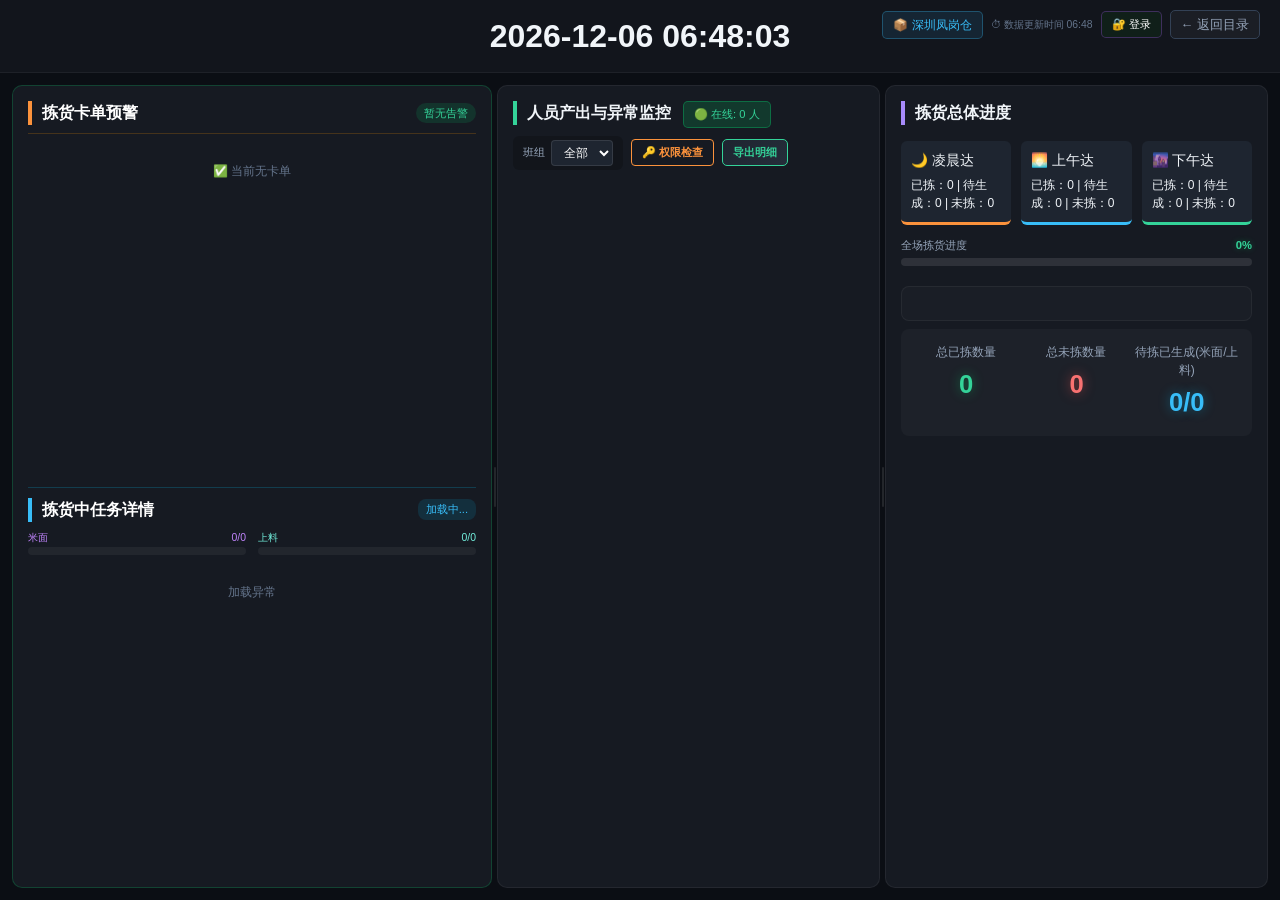
==== commit 246933db: "feat: 多仓库架构改造 — 独立数据库 + 客户端仓库选择 + 服务端无状态 核心改动: - database.py: get_db(warehouse_id) 按仓库ID路由到独立SQLite文" ====
--- a/templates/index.html
+++ b/templates/index.html
@@ -1058,6 +1058,7 @@
     <div class="marquee-inner" id="marqueeInner"></div>
 </div>
 <div class="top-actions" style="position: absolute; top: 10px; right: 20px; z-index: 100; display:flex; align-items:center; gap:8px;">
+    <span id="warehouseNameBadge" style="font-size:0.75rem; padding:4px 10px; border-radius:5px; background:rgba(56,189,248,0.1); color:#38bdf8; border:1px solid rgba(56,189,248,0.3);">📦 加载中...</span>
     <span class="update-time" id="lastUpdate">⏱ 更新中...</span>
     <button id="authBtn" class="top-btn" onclick="toggleAuth()" style="font-size: 0.7rem; padding: 4px 10px; border-radius: 5px; cursor: pointer; background: rgba(168,85,247,0.1); color: #a855f7; border: 1px solid rgba(168,85,247,0.3); transition: all 0.2s ease;" title="登录查看详细产出">🔐 登录</button>
     <a href="/" class="top-btn" style="font-size:0.8rem; padding:4px 10px; border-radius:5px; color:#94a3b8; border:1px solid #334155; text-decoration:none; background:rgba(255,255,255,0.04);">← 返回目录</a>
@@ -1257,6 +1258,10 @@
 <script src="/static/echarts.min.js"></script>
 <script src="/static/auth_check.js"></script>
 <script>
+    // 当前仓库（客户端本地存储，来自 portal 页面的仓库选择）
+    const warehouseId = localStorage.getItem('warehouseId') || '428';
+    const WAREHOUSE_NAMES = { '428': '深圳凤岗仓', '636': '深圳清溪仓' };
+
     const chart = echarts.init(document.getElementById('echartMain'), 'dark');
     const waveColors = { '凌晨达': '#ff9800', '上午达': '#00c6ff', '下午达': '#00e676' };
 
@@ -1360,6 +1365,14 @@
 
     // 初始化按钮 UI
     updateAuthUI();
+
+    // 显示当前仓库名称
+    (function() {
+        const badge = document.getElementById('warehouseNameBadge');
+        if (badge) {
+            badge.textContent = '📦 ' + (WAREHOUSE_NAMES[warehouseId] || warehouseId);
+        }
+    })();
 
 
     function handleTeamFilterChange(value) {
@@ -1686,9 +1699,9 @@
         }
     }
 
-    async function fetchData() {
-        try {
-            const res = await fetch('/api/dashboard');
+async function fetchData() {
+try {
+const res = await fetch(`/api/dashboard?warehouseId=${warehouseId}`);
             const data = await res.json();
 
             // 更新顶部统计数据
@@ -1937,9 +1950,9 @@
         document.body.removeChild(link);
     }
 
-    async function fetchStagnant() {
-        try {
-            const res = await fetch('/api/picking_stagnant');
+async function fetchStagnant() {
+try {
+const res = await fetch(`/api/picking_stagnant?warehouseId=${warehouseId}`);
             const rows = await res.json();
 
             latestStagnantData = rows || [];
@@ -2134,9 +2147,9 @@
         return areaName.slice(0, 4);
     }
 
-    async function fetchPickingProgress() {
-        try {
-            const res = await fetch('/api/picking_in_progress');
+async function fetchPickingProgress() {
+try {
+const res = await fetch(`/api/picking_in_progress?warehouseId=${warehouseId}`);
             const data = await res.json();
             if (!data.ok) {
                 document.getElementById('pickingWorkerList').innerHTML = '<div class="stagnant-empty">数据加载失败</div>';
@@ -2410,9 +2423,9 @@
         btn.textContent = '处理中...'; btn.disabled = true;
 
         try {
-            const res = await fetch('/api/exclude_worker', {
-                method: 'POST', headers: { 'Content-Type': 'application/json' },
-                body: JSON.stringify({ name: _excludeName, exclude: _excludeAction })
+const res = await fetch(`/api/exclude_worker?warehouseId=${warehouseId}`, {
+method: 'POST', headers: { 'Content-Type': 'application/json' },
+body: JSON.stringify({ name: _excludeName, exclude: _excludeAction })
             });
             const data = await res.json();
             if (data.ok) { window.location.reload(); }
